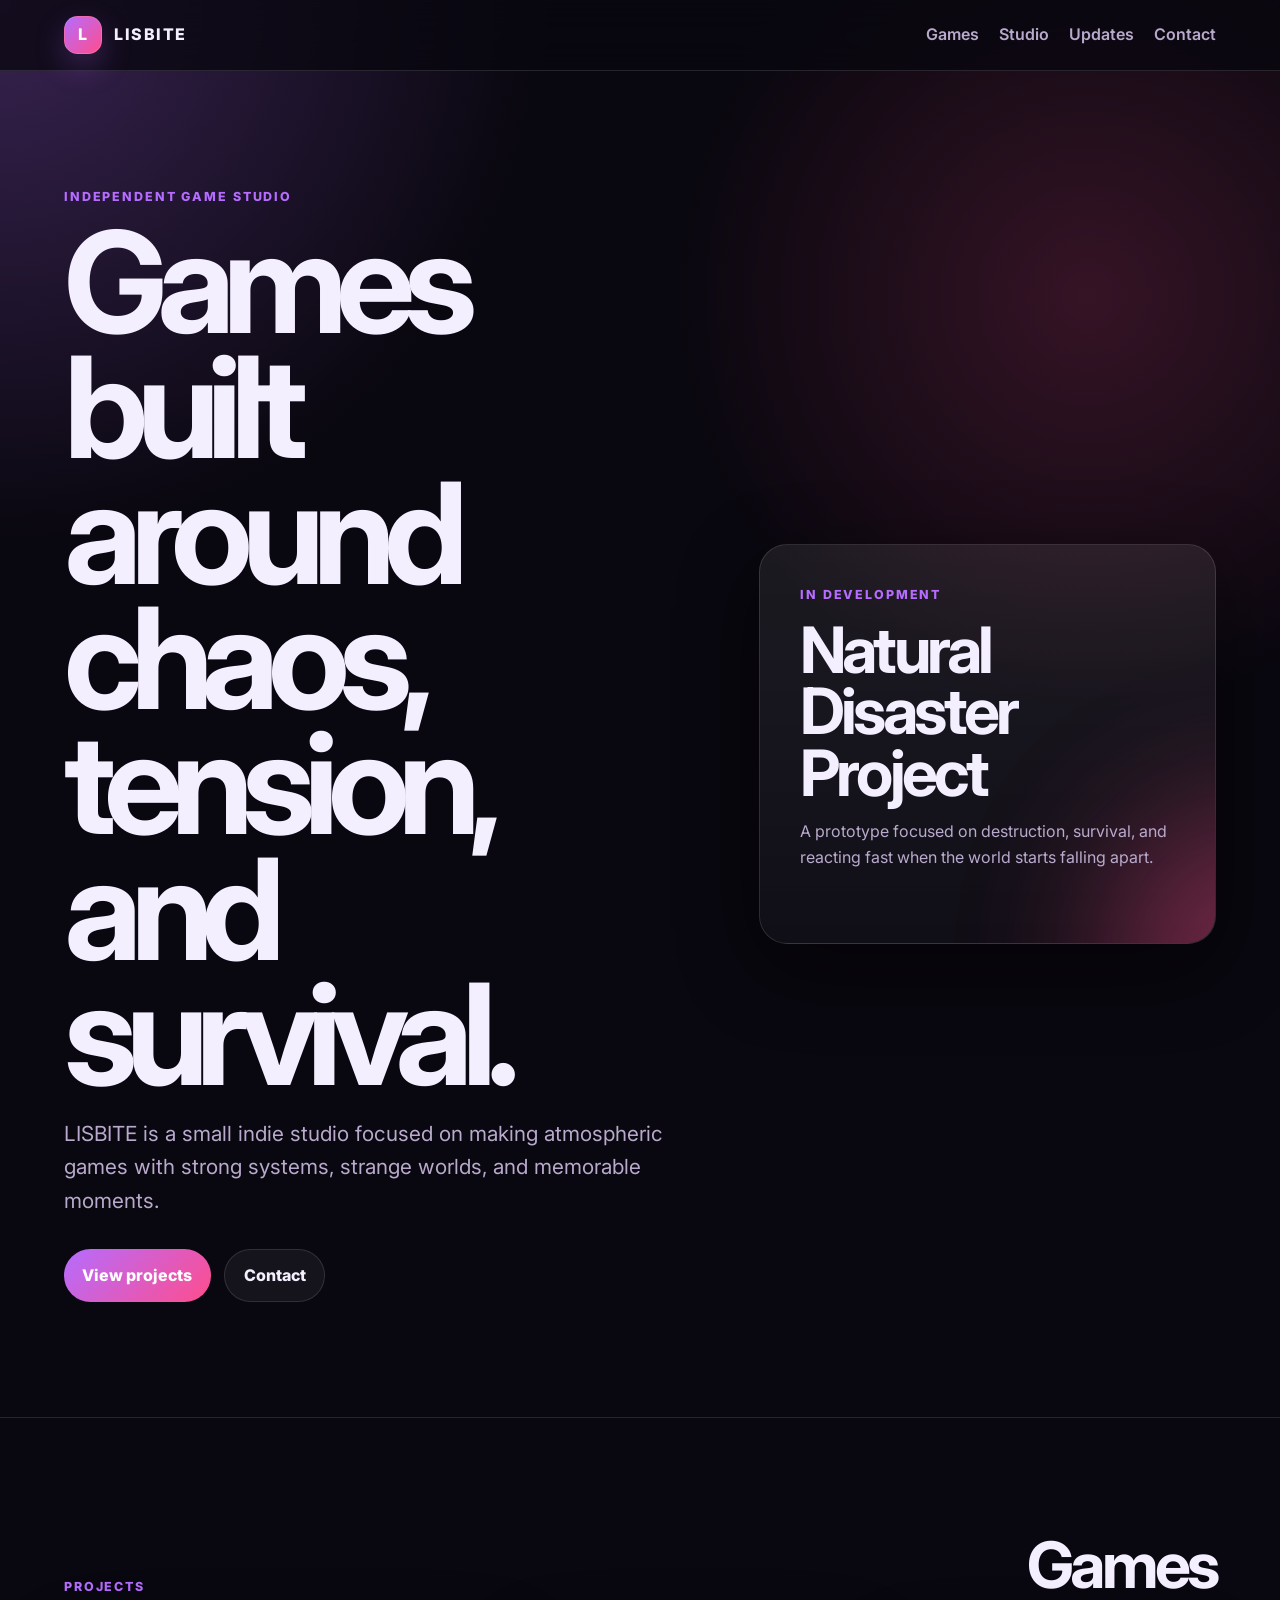
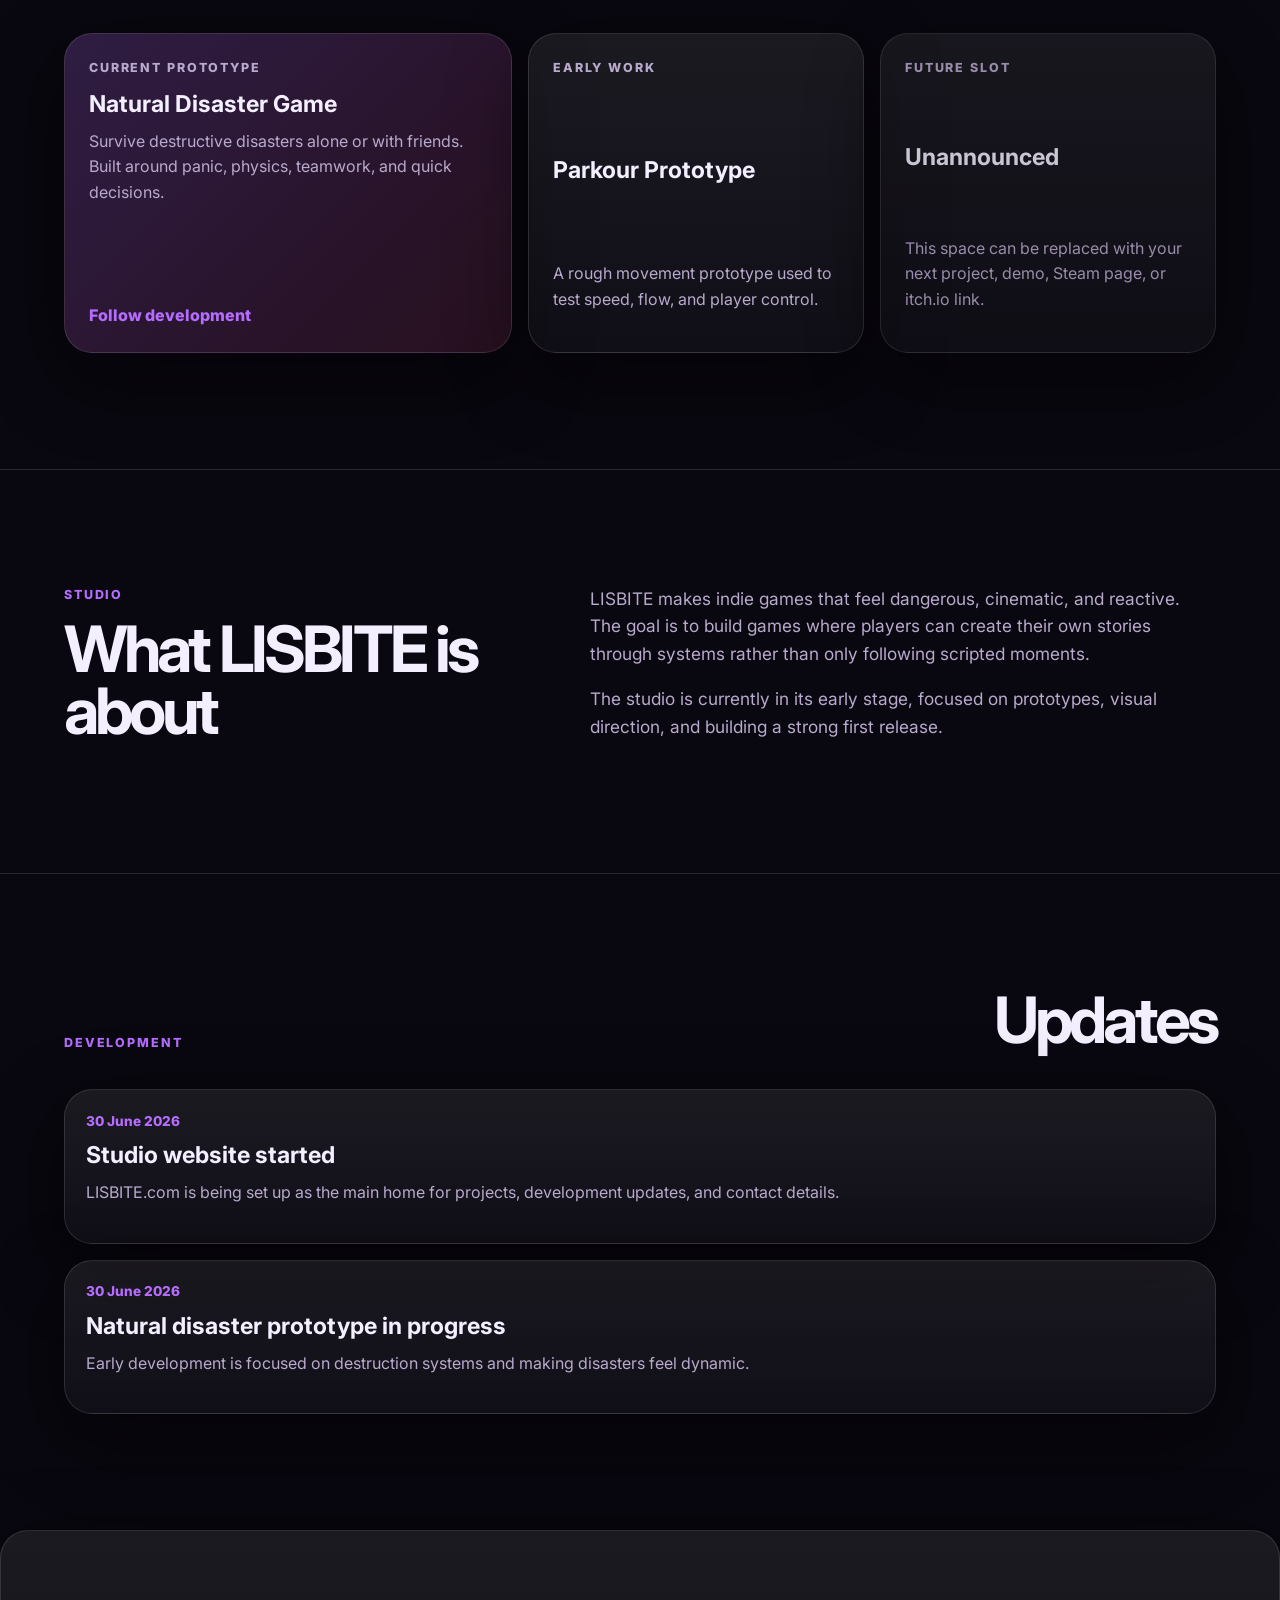
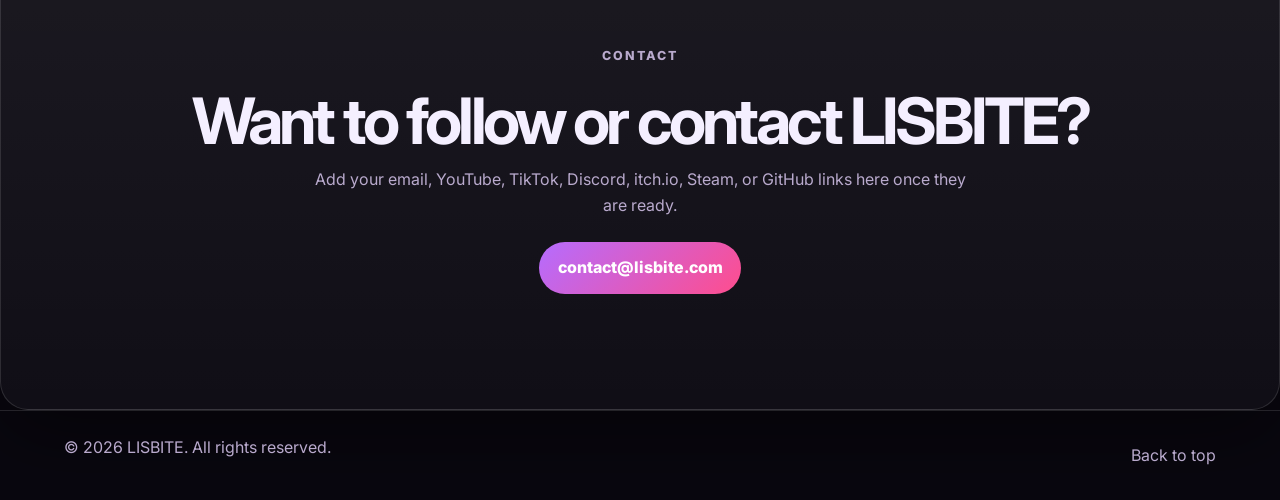
==== index.html @ 2be87343 "Add files via upload" ====
<!DOCTYPE html>
<html lang="en">
<head>
  <meta charset="UTF-8" />
  <meta name="viewport" content="width=device-width, initial-scale=1.0" />
  <meta name="description" content="LISBITE is an independent game studio building tense, system-driven games." />
  <meta name="theme-color" content="#09070f" />
  <title>LISBITE | Indie Game Studio</title>
  <link rel="preconnect" href="https://fonts.googleapis.com">
  <link rel="preconnect" href="https://fonts.gstatic.com" crossorigin>
  <link href="https://fonts.googleapis.com/css2?family=Inter:wght@400;600;700;800&display=swap" rel="stylesheet">
  <link rel="stylesheet" href="styles.css" />
</head>
<body>
  <header class="site-header" id="top">
    <a class="brand" href="#top" aria-label="LISBITE home">
      <span class="brand-mark">L</span>
      <span>LISBITE</span>
    </a>

    <button class="nav-toggle" aria-label="Open navigation" aria-expanded="false">
      <span></span>
      <span></span>
      <span></span>
    </button>

    <nav class="nav" aria-label="Main navigation">
      <a href="#games">Games</a>
      <a href="#studio">Studio</a>
      <a href="#updates">Updates</a>
      <a href="#contact">Contact</a>
    </nav>
  </header>

  <main>
    <section class="hero section-pad">
      <div class="hero-copy">
        <p class="eyebrow">Independent game studio</p>
        <h1>Games built around chaos, tension, and survival.</h1>
        <p class="hero-text">
          LISBITE is a small indie studio focused on making atmospheric games with strong systems, strange worlds, and memorable moments.
        </p>
        <div class="hero-actions">
          <a class="button primary" href="#games">View projects</a>
          <a class="button secondary" href="#contact">Contact</a>
        </div>
      </div>

      <div class="hero-card" aria-label="Featured project card">
        <div class="card-glow"></div>
        <p class="tag">In development</p>
        <h2>Natural Disaster Project</h2>
        <p>
          A prototype focused on destruction, survival, and reacting fast when the world starts falling apart.
        </p>
      </div>
    </section>

    <section class="section section-pad" id="games">
      <div class="section-heading">
        <p class="eyebrow">Projects</p>
        <h2>Games</h2>
      </div>

      <div class="project-grid">
        <article class="project-card featured">
          <div>
            <p class="tag">Current prototype</p>
            <h3>Natural Disaster Game</h3>
            <p>
              Survive destructive disasters alone or with friends. Built around panic, physics, teamwork, and quick decisions.
            </p>
          </div>
          <a class="text-link" href="#contact">Follow development</a>
        </article>

        <article class="project-card">
          <p class="tag">Early work</p>
          <h3>Parkour Prototype</h3>
          <p>
            A rough movement prototype used to test speed, flow, and player control.
          </p>
        </article>

        <article class="project-card muted">
          <p class="tag">Future slot</p>
          <h3>Unannounced</h3>
          <p>
            This space can be replaced with your next project, demo, Steam page, or itch.io link.
          </p>
        </article>
      </div>
    </section>

    <section class="section section-pad split" id="studio">
      <div>
        <p class="eyebrow">Studio</p>
        <h2>What LISBITE is about</h2>
      </div>
      <div class="copy-stack">
        <p>
          LISBITE makes indie games that feel dangerous, cinematic, and reactive. The goal is to build games where players can create their own stories through systems rather than only following scripted moments.
        </p>
        <p>
          The studio is currently in its early stage, focused on prototypes, visual direction, and building a strong first release.
        </p>
      </div>
    </section>

    <section class="section section-pad" id="updates">
      <div class="section-heading">
        <p class="eyebrow">Development</p>
        <h2>Updates</h2>
      </div>

      <div class="updates-list">
        <article>
          <time datetime="2026-06-30">30 June 2026</time>
          <h3>Studio website started</h3>
          <p>LISBITE.com is being set up as the main home for projects, development updates, and contact details.</p>
        </article>
        <article>
          <time datetime="2026-06-30">30 June 2026</time>
          <h3>Natural disaster prototype in progress</h3>
          <p>Early development is focused on destruction systems and making disasters feel dynamic.</p>
        </article>
      </div>
    </section>

    <section class="section section-pad contact" id="contact">
      <p class="eyebrow">Contact</p>
      <h2>Want to follow or contact LISBITE?</h2>
      <p>
        Add your email, YouTube, TikTok, Discord, itch.io, Steam, or GitHub links here once they are ready.
      </p>
      <a class="button primary" href="mailto:contact@lisbite.com">contact@lisbite.com</a>
    </section>
  </main>

  <footer class="footer">
    <p>© <span id="year"></span> LISBITE. All rights reserved.</p>
    <a href="#top">Back to top</a>
  </footer>

  <script src="script.js"></script>
</body>
</html>
---- styles.css ----
:root {
  --bg: #09070f;
  --panel: #15111f;
  --panel-strong: #21172e;
  --text: #f4efff;
  --muted: #b9aacd;
  --line: rgba(255, 255, 255, 0.12);
  --accent: #b56cff;
  --accent-2: #ff4d8d;
  --shadow: 0 24px 80px rgba(0, 0, 0, 0.45);
  --radius: 28px;
}

* {
  box-sizing: border-box;
}

html {
  scroll-behavior: smooth;
}

body {
  margin: 0;
  font-family: "Inter", system-ui, -apple-system, BlinkMacSystemFont, "Segoe UI", sans-serif;
  color: var(--text);
  background:
    radial-gradient(circle at top left, rgba(181, 108, 255, 0.28), transparent 34rem),
    radial-gradient(circle at 85% 8%, rgba(255, 77, 141, 0.18), transparent 26rem),
    var(--bg);
  line-height: 1.6;
}

body.nav-open {
  overflow: hidden;
}

a {
  color: inherit;
  text-decoration: none;
}

.site-header {
  position: sticky;
  top: 0;
  z-index: 20;
  display: flex;
  align-items: center;
  justify-content: space-between;
  gap: 2rem;
  padding: 1rem clamp(1rem, 5vw, 4rem);
  border-bottom: 1px solid var(--line);
  background: rgba(9, 7, 15, 0.76);
  backdrop-filter: blur(18px);
}

.brand {
  display: inline-flex;
  align-items: center;
  gap: 0.75rem;
  font-weight: 800;
  letter-spacing: 0.09em;
}

.brand-mark {
  display: grid;
  width: 2.4rem;
  height: 2.4rem;
  place-items: center;
  border: 1px solid var(--line);
  border-radius: 0.85rem;
  background: linear-gradient(135deg, var(--accent), var(--accent-2));
  color: white;
  box-shadow: 0 12px 30px rgba(181, 108, 255, 0.25);
}

.nav {
  display: flex;
  align-items: center;
  gap: 1.25rem;
  color: var(--muted);
  font-weight: 600;
}

.nav a:hover,
.footer a:hover,
.text-link:hover {
  color: var(--text);
}

.nav-toggle {
  display: none;
  flex-direction: column;
  gap: 0.3rem;
  padding: 0.5rem;
  border: 0;
  background: transparent;
  cursor: pointer;
}

.nav-toggle span {
  width: 1.5rem;
  height: 2px;
  background: var(--text);
}

.section-pad {
  padding: clamp(4rem, 9vw, 8rem) clamp(1rem, 5vw, 4rem);
}

.hero {
  display: grid;
  grid-template-columns: minmax(0, 1.15fr) minmax(18rem, 0.85fr);
  align-items: center;
  min-height: 84vh;
  gap: clamp(2rem, 6vw, 5rem);
}

.eyebrow,
.tag {
  margin: 0 0 0.85rem;
  color: var(--accent);
  font-size: 0.78rem;
  font-weight: 800;
  letter-spacing: 0.15em;
  text-transform: uppercase;
}

h1,
h2,
h3,
p {
  margin-top: 0;
}

h1 {
  max-width: 11ch;
  margin-bottom: 1.25rem;
  font-size: clamp(3.2rem, 11vw, 8.8rem);
  line-height: 0.89;
  letter-spacing: -0.08em;
}

h2 {
  margin-bottom: 1rem;
  font-size: clamp(2.1rem, 5vw, 4.4rem);
  line-height: 0.96;
  letter-spacing: -0.06em;
}

h3 {
  margin-bottom: 0.7rem;
  font-size: 1.45rem;
  line-height: 1.1;
}

.hero-text {
  max-width: 42rem;
  color: var(--muted);
  font-size: clamp(1.05rem, 2vw, 1.3rem);
}

.hero-actions {
  display: flex;
  flex-wrap: wrap;
  gap: 0.85rem;
  margin-top: 2rem;
}

.button {
  display: inline-flex;
  align-items: center;
  justify-content: center;
  min-height: 3rem;
  padding: 0.8rem 1.15rem;
  border-radius: 999px;
  font-weight: 800;
  transition: transform 180ms ease, border-color 180ms ease;
}

.button:hover {
  transform: translateY(-2px);
}

.primary {
  background: linear-gradient(135deg, var(--accent), var(--accent-2));
  color: white;
}

.secondary {
  border: 1px solid var(--line);
  background: rgba(255, 255, 255, 0.05);
  color: var(--text);
}

.hero-card,
.project-card,
.updates-list article,
.contact {
  border: 1px solid var(--line);
  border-radius: var(--radius);
  background: linear-gradient(180deg, rgba(255, 255, 255, 0.08), rgba(255, 255, 255, 0.03));
  box-shadow: var(--shadow);
}

.hero-card {
  position: relative;
  overflow: hidden;
  padding: clamp(1.5rem, 4vw, 2.5rem);
  min-height: 25rem;
}

.card-glow {
  position: absolute;
  inset: auto -40% -40% auto;
  width: 18rem;
  height: 18rem;
  border-radius: 999px;
  background: var(--accent-2);
  filter: blur(80px);
  opacity: 0.45;
}

.hero-card > *:not(.card-glow) {
  position: relative;
}

.hero-card h2 {
  max-width: 8ch;
}

.hero-card p:last-child,
.project-card p,
.copy-stack,
.updates-list p,
.contact p,
.footer {
  color: var(--muted);
}

.section {
  border-top: 1px solid var(--line);
}

.section-heading {
  display: flex;
  align-items: end;
  justify-content: space-between;
  gap: 1rem;
  margin-bottom: 1.4rem;
}

.project-grid {
  display: grid;
  grid-template-columns: 1.2fr 0.9fr 0.9fr;
  gap: 1rem;
}

.project-card {
  display: flex;
  min-height: 20rem;
  flex-direction: column;
  justify-content: space-between;
  padding: 1.5rem;
}

.project-card.featured {
  background: linear-gradient(135deg, rgba(181, 108, 255, 0.22), rgba(255, 77, 141, 0.12));
}

.project-card.muted {
  opacity: 0.82;
}

.text-link {
  color: var(--accent);
  font-weight: 800;
}

.split {
  display: grid;
  grid-template-columns: 0.85fr 1.15fr;
  gap: clamp(2rem, 5vw, 5rem);
}

.copy-stack {
  max-width: 52rem;
  font-size: 1.08rem;
}

.updates-list {
  display: grid;
  gap: 1rem;
}

.updates-list article {
  padding: 1.3rem;
}

time {
  display: block;
  margin-bottom: 0.7rem;
  color: var(--accent);
  font-weight: 800;
  font-size: 0.85rem;
}

.contact {
  text-align: center;
}

.contact p {
  max-width: 42rem;
  margin-inline: auto;
  margin-bottom: 1.5rem;
}

.footer {
  display: flex;
  align-items: center;
  justify-content: space-between;
  gap: 1rem;
  padding: 1.5rem clamp(1rem, 5vw, 4rem);
  border-top: 1px solid var(--line);
}

@media (max-width: 860px) {
  .nav-toggle {
    display: flex;
  }

  .nav {
    position: fixed;
    inset: 4.45rem 1rem auto 1rem;
    display: none;
    flex-direction: column;
    align-items: stretch;
    padding: 1rem;
    border: 1px solid var(--line);
    border-radius: 1.2rem;
    background: rgba(15, 11, 24, 0.98);
    box-shadow: var(--shadow);
  }

  .nav a {
    padding: 0.85rem;
  }

  body.nav-open .nav {
    display: flex;
  }

  .hero,
  .split,
  .project-grid {
    grid-template-columns: 1fr;
  }

  h1 {
    max-width: 9ch;
  }

  .hero {
    min-height: auto;
  }

  .project-card {
    min-height: 14rem;
  }

  .footer {
    flex-direction: column;
    align-items: flex-start;
  }
}
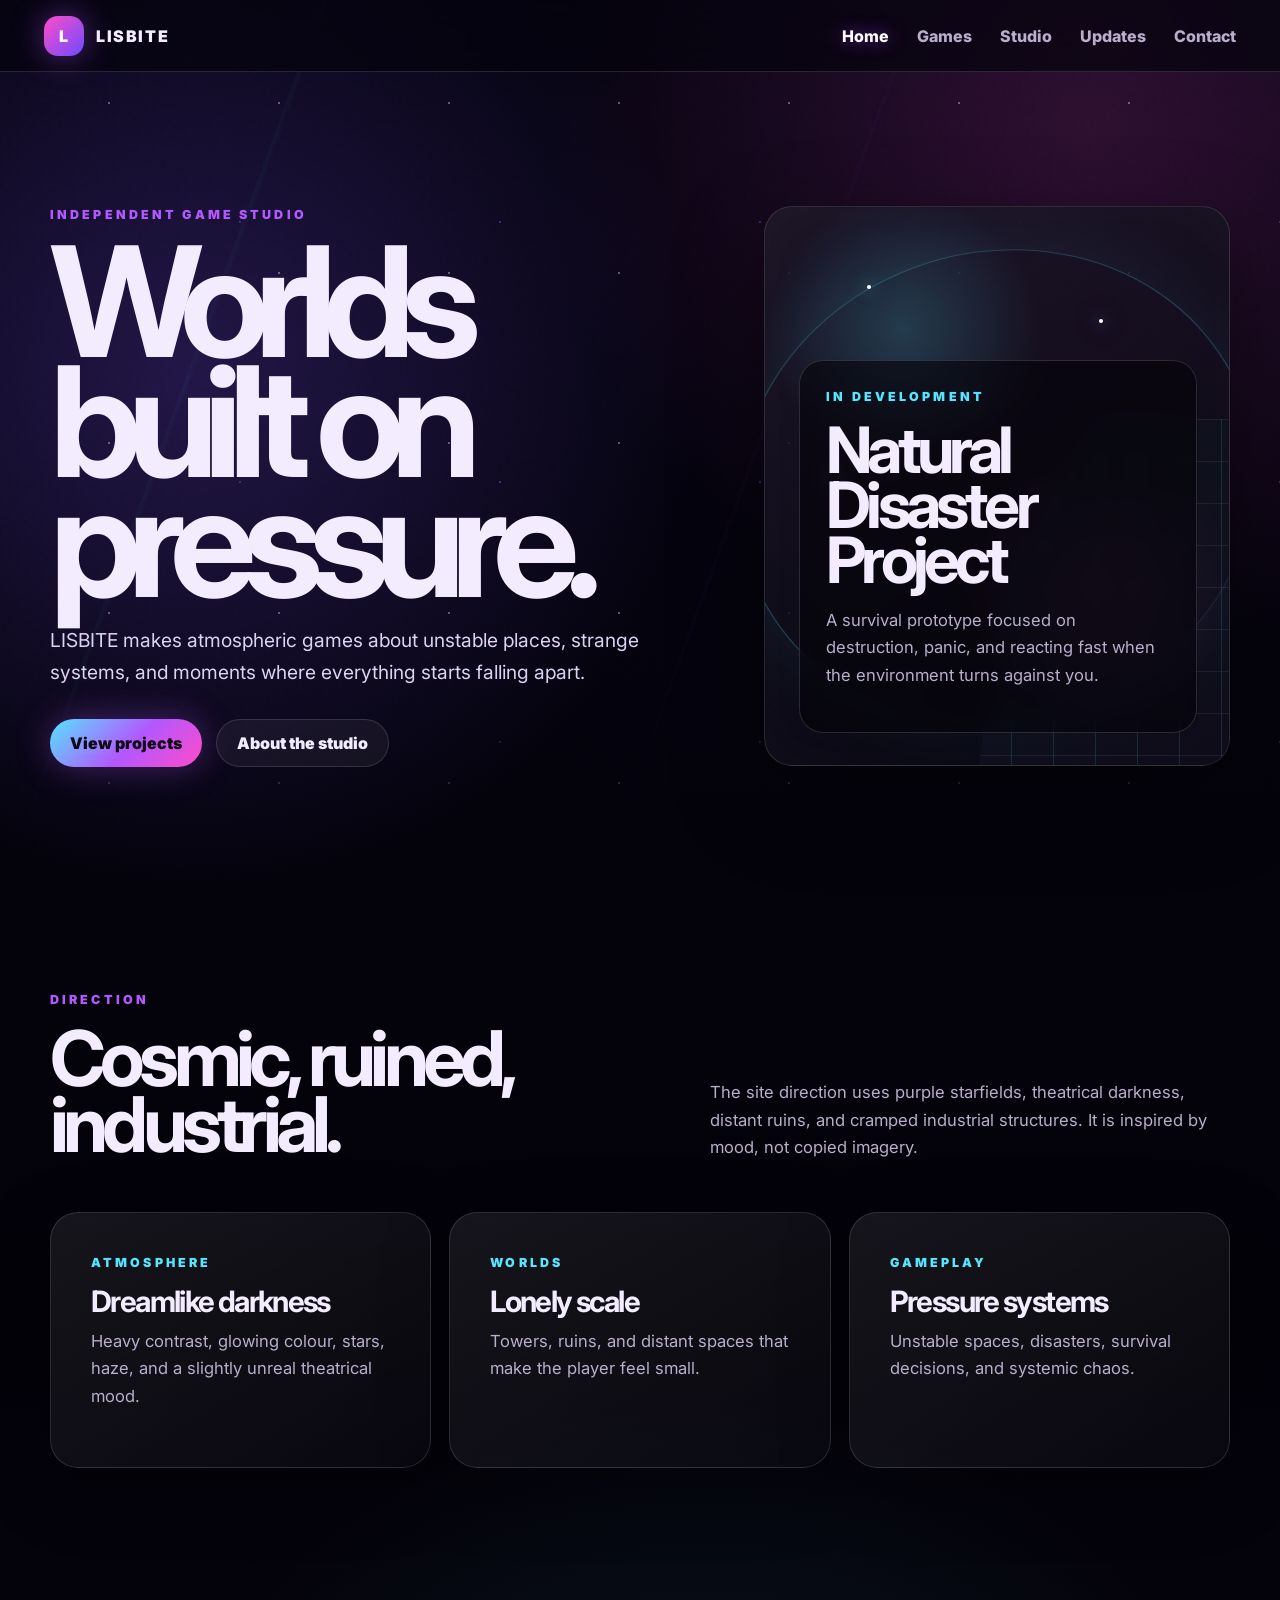
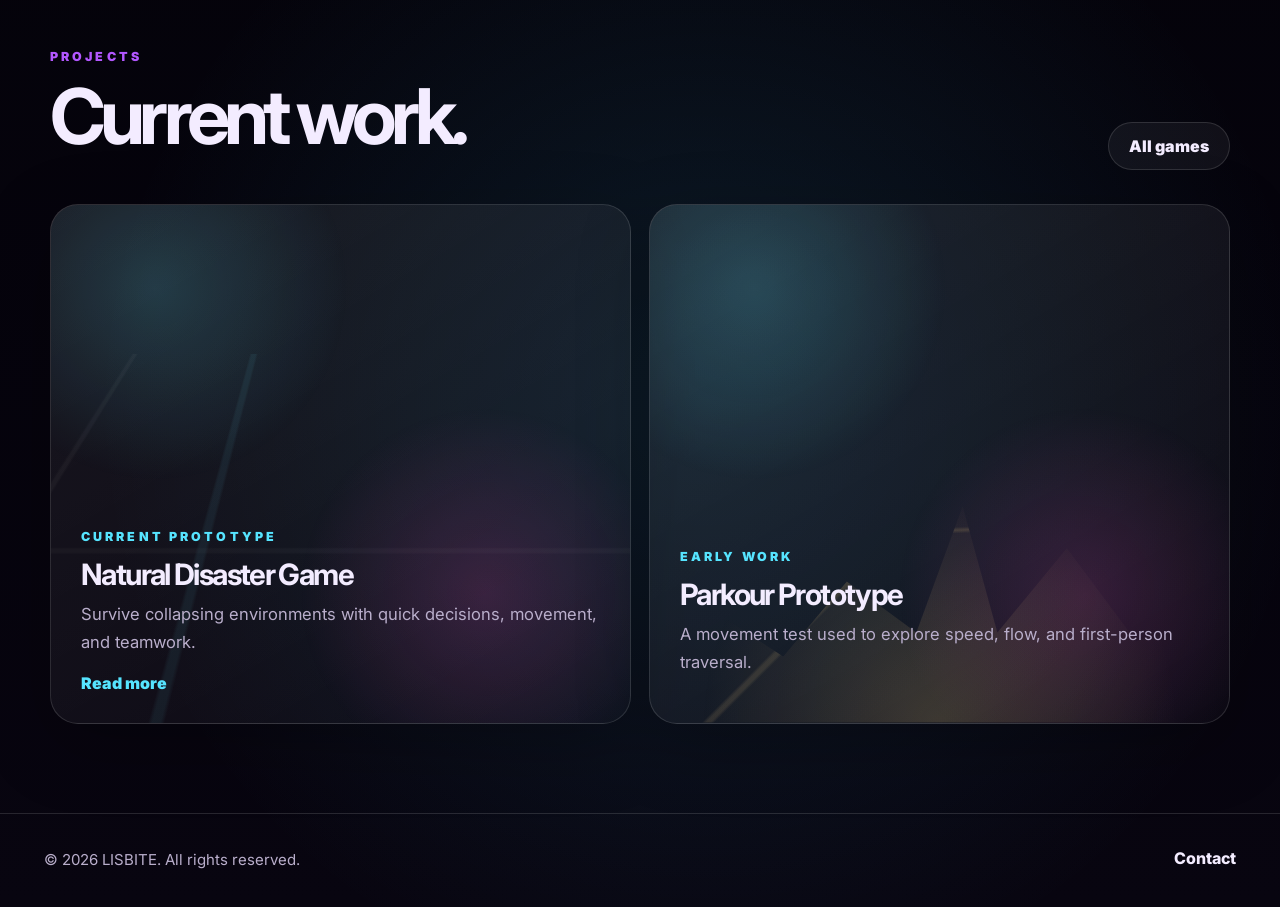
==== commit 0204b0f8: "beta version v2" ====
--- a/index.html
+++ b/index.html
@@ -3,145 +3,93 @@
 <head>
   <meta charset="UTF-8" />
   <meta name="viewport" content="width=device-width, initial-scale=1.0" />
-  <meta name="description" content="LISBITE is an independent game studio building tense, system-driven games." />
-  <meta name="theme-color" content="#09070f" />
+  <meta name="description" content="LISBITE is an independent game studio building atmospheric, system-driven games around chaos, tension, and survival." />
+  <meta name="theme-color" content="#04030a" />
   <title>LISBITE | Indie Game Studio</title>
   <link rel="preconnect" href="https://fonts.googleapis.com">
   <link rel="preconnect" href="https://fonts.gstatic.com" crossorigin>
-  <link href="https://fonts.googleapis.com/css2?family=Inter:wght@400;600;700;800&display=swap" rel="stylesheet">
-  <link rel="stylesheet" href="styles.css" />
+  <link href="https://fonts.googleapis.com/css2?family=Inter:wght@400;600;700;800;900&display=swap" rel="stylesheet">
+  <link rel="stylesheet" href="/styles.css" />
 </head>
 <body>
-  <header class="site-header" id="top">
-    <a class="brand" href="#top" aria-label="LISBITE home">
-      <span class="brand-mark">L</span>
-      <span>LISBITE</span>
-    </a>
-
-    <button class="nav-toggle" aria-label="Open navigation" aria-expanded="false">
-      <span></span>
-      <span></span>
-      <span></span>
-    </button>
-
+  <div class="noise"></div>
+  <header class="site-header">
+    <a class="brand" href="/" aria-label="LISBITE home"><span class="brand-mark">L</span><span>LISBITE</span></a>
+    <button class="nav-toggle" aria-label="Open navigation" aria-expanded="false"><span></span><span></span><span></span></button>
     <nav class="nav" aria-label="Main navigation">
-      <a href="#games">Games</a>
-      <a href="#studio">Studio</a>
-      <a href="#updates">Updates</a>
-      <a href="#contact">Contact</a>
+      <a class="active" href="/">Home</a>
+      <a href="/games/">Games</a>
+      <a href="/studio/">Studio</a>
+      <a href="/updates/">Updates</a>
+      <a href="/contact/">Contact</a>
     </nav>
   </header>
 
-  <main>
-    <section class="hero section-pad">
-      <div class="hero-copy">
+  <main class="wrap">
+    <section class="hero">
+      <div>
         <p class="eyebrow">Independent game studio</p>
-        <h1>Games built around chaos, tension, and survival.</h1>
-        <p class="hero-text">
-          LISBITE is a small indie studio focused on making atmospheric games with strong systems, strange worlds, and memorable moments.
-        </p>
+        <h1>Worlds built on pressure.</h1>
+        <p class="hero-text">LISBITE makes atmospheric games about unstable places, strange systems, and moments where everything starts falling apart.</p>
         <div class="hero-actions">
-          <a class="button primary" href="#games">View projects</a>
-          <a class="button secondary" href="#contact">Contact</a>
+          <a class="button primary" href="/games/">View projects</a>
+          <a class="button secondary" href="/studio/">About the studio</a>
         </div>
       </div>
 
-      <div class="hero-card" aria-label="Featured project card">
-        <div class="card-glow"></div>
-        <p class="tag">In development</p>
-        <h2>Natural Disaster Project</h2>
-        <p>
-          A prototype focused on destruction, survival, and reacting fast when the world starts falling apart.
-        </p>
+      <aside class="orbit-card" aria-label="Featured project">
+        <span class="star s1"></span><span class="star s2"></span><span class="star s3"></span><span class="star s4"></span><span class="star s5"></span>
+        <div class="card-content">
+          <p class="tag">In development</p>
+          <h2>Natural Disaster Project</h2>
+          <p>A survival prototype focused on destruction, panic, and reacting fast when the environment turns against you.</p>
+        </div>
+      </aside>
+    </section>
+
+    <section class="section-pad-small">
+      <div class="section-head">
+        <div>
+          <p class="eyebrow">Direction</p>
+          <h2>Cosmic, ruined, industrial.</h2>
+        </div>
+        <p>The site direction uses purple starfields, theatrical darkness, distant ruins, and cramped industrial structures. It is inspired by mood, not copied imagery.</p>
+      </div>
+      <div class="grid three">
+        <article class="panel"><p class="tag">Atmosphere</p><h3>Dreamlike darkness</h3><p>Heavy contrast, glowing colour, stars, haze, and a slightly unreal theatrical mood.</p></article>
+        <article class="panel"><p class="tag">Worlds</p><h3>Lonely scale</h3><p>Towers, ruins, and distant spaces that make the player feel small.</p></article>
+        <article class="panel"><p class="tag">Gameplay</p><h3>Pressure systems</h3><p>Unstable spaces, disasters, survival decisions, and systemic chaos.</p></article>
       </div>
     </section>
 
-    <section class="section section-pad" id="games">
-      <div class="section-heading">
-        <p class="eyebrow">Projects</p>
-        <h2>Games</h2>
+    <section class="section-pad-small">
+      <div class="section-head">
+        <div>
+          <p class="eyebrow">Projects</p>
+          <h2>Current work.</h2>
+        </div>
+        <a class="button secondary" href="/games/">All games</a>
       </div>
-
-      <div class="project-grid">
-        <article class="project-card featured">
-          <div>
-            <p class="tag">Current prototype</p>
-            <h3>Natural Disaster Game</h3>
-            <p>
-              Survive destructive disasters alone or with friends. Built around panic, physics, teamwork, and quick decisions.
-            </p>
-          </div>
-          <a class="text-link" href="#contact">Follow development</a>
+      <div class="grid two">
+        <article class="project-card tall industrial">
+          <p class="tag">Current prototype</p>
+          <h3>Natural Disaster Game</h3>
+          <p>Survive collapsing environments with quick decisions, movement, and teamwork.</p>
+          <a class="text-link" href="/games/">Read more</a>
         </article>
-
-        <article class="project-card">
+        <article class="project-card desolate">
           <p class="tag">Early work</p>
           <h3>Parkour Prototype</h3>
-          <p>
-            A rough movement prototype used to test speed, flow, and player control.
-          </p>
-        </article>
-
-        <article class="project-card muted">
-          <p class="tag">Future slot</p>
-          <h3>Unannounced</h3>
-          <p>
-            This space can be replaced with your next project, demo, Steam page, or itch.io link.
-          </p>
+          <p>A movement test used to explore speed, flow, and first-person traversal.</p>
         </article>
       </div>
-    </section>
-
-    <section class="section section-pad split" id="studio">
-      <div>
-        <p class="eyebrow">Studio</p>
-        <h2>What LISBITE is about</h2>
-      </div>
-      <div class="copy-stack">
-        <p>
-          LISBITE makes indie games that feel dangerous, cinematic, and reactive. The goal is to build games where players can create their own stories through systems rather than only following scripted moments.
-        </p>
-        <p>
-          The studio is currently in its early stage, focused on prototypes, visual direction, and building a strong first release.
-        </p>
-      </div>
-    </section>
-
-    <section class="section section-pad" id="updates">
-      <div class="section-heading">
-        <p class="eyebrow">Development</p>
-        <h2>Updates</h2>
-      </div>
-
-      <div class="updates-list">
-        <article>
-          <time datetime="2026-06-30">30 June 2026</time>
-          <h3>Studio website started</h3>
-          <p>LISBITE.com is being set up as the main home for projects, development updates, and contact details.</p>
-        </article>
-        <article>
-          <time datetime="2026-06-30">30 June 2026</time>
-          <h3>Natural disaster prototype in progress</h3>
-          <p>Early development is focused on destruction systems and making disasters feel dynamic.</p>
-        </article>
-      </div>
-    </section>
-
-    <section class="section section-pad contact" id="contact">
-      <p class="eyebrow">Contact</p>
-      <h2>Want to follow or contact LISBITE?</h2>
-      <p>
-        Add your email, YouTube, TikTok, Discord, itch.io, Steam, or GitHub links here once they are ready.
-      </p>
-      <a class="button primary" href="mailto:contact@lisbite.com">contact@lisbite.com</a>
     </section>
   </main>
 
   <footer class="footer">
     <p>© <span id="year"></span> LISBITE. All rights reserved.</p>
-    <a href="#top">Back to top</a>
+    <a href="/contact/">Contact</a>
   </footer>
-
-  <script src="script.js"></script>
+  <script src="/script.js"></script>
 </body>
 </html>
--- a/styles.css
+++ b/styles.css
@@ -1,43 +1,78 @@
 :root {
-  --bg: #09070f;
-  --panel: #15111f;
-  --panel-strong: #21172e;
-  --text: #f4efff;
-  --muted: #b9aacd;
-  --line: rgba(255, 255, 255, 0.12);
-  --accent: #b56cff;
-  --accent-2: #ff4d8d;
-  --shadow: 0 24px 80px rgba(0, 0, 0, 0.45);
+  --bg: #04030a;
+  --bg-2: #090716;
+  --panel: rgba(16, 14, 27, 0.76);
+  --panel-strong: rgba(27, 22, 39, 0.92);
+  --text: #f3ecff;
+  --muted: #b9aecb;
+  --low: #6d627e;
+  --line: rgba(255,255,255,0.13);
+  --purple: #b357ff;
+  --violet: #6d4bff;
+  --pink: #ff4cc8;
+  --cyan: #56e4ff;
+  --gold: #d6b26d;
+  --danger: #ff4f77;
+  --max: 1180px;
   --radius: 28px;
-}
-
-* {
-  box-sizing: border-box;
-}
-
-html {
-  scroll-behavior: smooth;
-}
-
+  --shadow: 0 30px 90px rgba(0,0,0,0.45);
+}
+
+* { box-sizing: border-box; }
+html { scroll-behavior: smooth; }
 body {
   margin: 0;
-  font-family: "Inter", system-ui, -apple-system, BlinkMacSystemFont, "Segoe UI", sans-serif;
+  min-height: 100vh;
+  font-family: Inter, ui-sans-serif, system-ui, -apple-system, BlinkMacSystemFont, "Segoe UI", sans-serif;
   color: var(--text);
   background:
-    radial-gradient(circle at top left, rgba(181, 108, 255, 0.28), transparent 34rem),
-    radial-gradient(circle at 85% 8%, rgba(255, 77, 141, 0.18), transparent 26rem),
-    var(--bg);
-  line-height: 1.6;
-}
-
-body.nav-open {
-  overflow: hidden;
-}
-
-a {
-  color: inherit;
-  text-decoration: none;
-}
+    radial-gradient(circle at 15% 15%, rgba(88, 58, 180, 0.34), transparent 32rem),
+    radial-gradient(circle at 85% 5%, rgba(218, 65, 189, 0.19), transparent 34rem),
+    radial-gradient(circle at 55% 80%, rgba(69, 210, 255, 0.12), transparent 38rem),
+    linear-gradient(180deg, #060411 0%, #030209 52%, #080510 100%);
+  overflow-x: hidden;
+}
+
+body::before {
+  content: "";
+  position: fixed;
+  inset: 0;
+  pointer-events: none;
+  background-image:
+    radial-gradient(circle, rgba(255,255,255,0.8) 0 1px, transparent 1.5px),
+    radial-gradient(circle, rgba(167,75,255,0.9) 0 1px, transparent 1.5px),
+    linear-gradient(110deg, transparent 0 20%, rgba(86,228,255,0.09) 20.2%, transparent 20.6% 57%, rgba(179,87,255,0.08) 57.2%, transparent 57.55%);
+  background-size: 170px 170px, 260px 260px, 100% 100%;
+  background-position: 24px 18px, 110px 92px, center;
+  opacity: 0.42;
+  mask-image: linear-gradient(to bottom, black, black 70%, transparent);
+}
+
+body::after {
+  content: "";
+  position: fixed;
+  inset: 0;
+  pointer-events: none;
+  background:
+    linear-gradient(rgba(255,255,255,0.025) 1px, transparent 1px),
+    linear-gradient(90deg, rgba(255,255,255,0.018) 1px, transparent 1px);
+  background-size: 64px 64px;
+  opacity: 0.2;
+}
+
+.noise {
+  position: fixed;
+  inset: 0;
+  pointer-events: none;
+  opacity: 0.14;
+  background-image: url("data:image/svg+xml,%3Csvg viewBox='0 0 220 220' xmlns='http://www.w3.org/2000/svg'%3E%3Cfilter id='n'%3E%3CfeTurbulence type='fractalNoise' baseFrequency='0.9' numOctaves='3' stitchTiles='stitch'/%3E%3C/filter%3E%3Crect width='220' height='220' filter='url(%23n)' opacity='0.5'/%3E%3C/svg%3E");
+  mix-blend-mode: soft-light;
+  z-index: 1;
+}
+
+body > *:not(.noise) { position: relative; z-index: 2; }
+a { color: inherit; text-decoration: none; }
+img { max-width: 100%; display: block; }
 
 .site-header {
   position: sticky;
@@ -46,329 +81,366 @@
   display: flex;
   align-items: center;
   justify-content: space-between;
-  gap: 2rem;
-  padding: 1rem clamp(1rem, 5vw, 4rem);
+  min-height: 72px;
+  padding: 0 clamp(18px, 4vw, 44px);
   border-bottom: 1px solid var(--line);
-  background: rgba(9, 7, 15, 0.76);
+  background: rgba(5, 4, 13, 0.7);
   backdrop-filter: blur(18px);
 }
 
 .brand {
   display: inline-flex;
   align-items: center;
-  gap: 0.75rem;
-  font-weight: 800;
-  letter-spacing: 0.09em;
-}
-
+  gap: 12px;
+  font-weight: 900;
+  letter-spacing: 0.1em;
+  text-transform: uppercase;
+}
 .brand-mark {
   display: grid;
-  width: 2.4rem;
-  height: 2.4rem;
   place-items: center;
-  border: 1px solid var(--line);
-  border-radius: 0.85rem;
-  background: linear-gradient(135deg, var(--accent), var(--accent-2));
+  width: 40px;
+  height: 40px;
+  border-radius: 14px;
   color: white;
-  box-shadow: 0 12px 30px rgba(181, 108, 255, 0.25);
+  background: linear-gradient(135deg, var(--pink), var(--violet));
+  box-shadow: 0 0 32px rgba(179,87,255,0.45);
 }
 
 .nav {
   display: flex;
   align-items: center;
-  gap: 1.25rem;
+  gap: 28px;
   color: var(--muted);
-  font-weight: 600;
-}
-
+  font-weight: 800;
+}
+.nav a { transition: color 160ms ease, text-shadow 160ms ease; }
 .nav a:hover,
-.footer a:hover,
-.text-link:hover {
-  color: var(--text);
-}
+.nav a.active { color: white; text-shadow: 0 0 18px rgba(179,87,255,0.65); }
 
 .nav-toggle {
   display: none;
-  flex-direction: column;
-  gap: 0.3rem;
-  padding: 0.5rem;
-  border: 0;
-  background: transparent;
-  cursor: pointer;
-}
-
+  width: 44px;
+  height: 44px;
+  border: 1px solid var(--line);
+  border-radius: 14px;
+  background: rgba(255,255,255,0.04);
+}
 .nav-toggle span {
-  width: 1.5rem;
+  display: block;
   height: 2px;
+  width: 20px;
+  margin: 5px auto;
   background: var(--text);
 }
 
-.section-pad {
-  padding: clamp(4rem, 9vw, 8rem) clamp(1rem, 5vw, 4rem);
-}
+.wrap {
+  width: min(var(--max), calc(100% - 40px));
+  margin: 0 auto;
+}
+.section-pad { padding: clamp(70px, 10vw, 140px) 0; }
+.section-pad-small { padding: clamp(50px, 7vw, 90px) 0; }
 
 .hero {
+  min-height: calc(100vh - 72px);
   display: grid;
-  grid-template-columns: minmax(0, 1.15fr) minmax(18rem, 0.85fr);
+  grid-template-columns: minmax(0, 1.04fr) minmax(320px, 0.76fr);
   align-items: center;
-  min-height: 84vh;
-  gap: clamp(2rem, 6vw, 5rem);
-}
-
-.eyebrow,
-.tag {
-  margin: 0 0 0.85rem;
-  color: var(--accent);
+  gap: clamp(38px, 6vw, 80px);
+}
+
+.eyebrow, .tag {
+  margin: 0 0 16px;
+  color: var(--purple);
   font-size: 0.78rem;
-  font-weight: 800;
-  letter-spacing: 0.15em;
+  font-weight: 900;
+  letter-spacing: 0.25em;
   text-transform: uppercase;
 }
-
-h1,
-h2,
-h3,
+.tag { color: var(--cyan); margin-bottom: 14px; }
+
+h1, h2, h3, p { margin-top: 0; }
+h1 {
+  max-width: 820px;
+  margin-bottom: 24px;
+  font-size: clamp(4rem, 12vw, 10.2rem);
+  line-height: 0.78;
+  letter-spacing: -0.09em;
+  text-wrap: balance;
+}
+.page-title {
+  max-width: 920px;
+  font-size: clamp(3.6rem, 9vw, 8.4rem);
+  line-height: 0.82;
+  letter-spacing: -0.08em;
+}
+h2 {
+  margin-bottom: 20px;
+  font-size: clamp(2.4rem, 6vw, 5.8rem);
+  line-height: 0.86;
+  letter-spacing: -0.075em;
+}
+h3 {
+  margin-bottom: 12px;
+  font-size: clamp(1.45rem, 2.3vw, 2.35rem);
+  line-height: 0.95;
+  letter-spacing: -0.055em;
+}
 p {
-  margin-top: 0;
-}
-
-h1 {
-  max-width: 11ch;
-  margin-bottom: 1.25rem;
-  font-size: clamp(3.2rem, 11vw, 8.8rem);
-  line-height: 0.89;
-  letter-spacing: -0.08em;
-}
-
-h2 {
-  margin-bottom: 1rem;
-  font-size: clamp(2.1rem, 5vw, 4.4rem);
-  line-height: 0.96;
-  letter-spacing: -0.06em;
-}
-
-h3 {
-  margin-bottom: 0.7rem;
-  font-size: 1.45rem;
-  line-height: 1.1;
-}
-
-.hero-text {
-  max-width: 42rem;
   color: var(--muted);
-  font-size: clamp(1.05rem, 2vw, 1.3rem);
-}
-
-.hero-actions {
+  font-size: 1.04rem;
+  line-height: 1.65;
+}
+.hero-text, .lead {
+  max-width: 620px;
+  color: #ddd3f3;
+  font-size: clamp(1.05rem, 1.5vw, 1.32rem);
+}
+
+.hero-actions, .button-row {
   display: flex;
   flex-wrap: wrap;
-  gap: 0.85rem;
-  margin-top: 2rem;
-}
-
+  gap: 14px;
+  margin-top: 30px;
+}
 .button {
   display: inline-flex;
   align-items: center;
   justify-content: center;
-  min-height: 3rem;
-  padding: 0.8rem 1.15rem;
+  min-height: 48px;
+  padding: 0 20px;
   border-radius: 999px;
-  font-weight: 800;
-  transition: transform 180ms ease, border-color 180ms ease;
-}
-
-.button:hover {
-  transform: translateY(-2px);
-}
-
-.primary {
-  background: linear-gradient(135deg, var(--accent), var(--accent-2));
-  color: white;
-}
-
-.secondary {
-  border: 1px solid var(--line);
-  background: rgba(255, 255, 255, 0.05);
-  color: var(--text);
-}
-
-.hero-card,
-.project-card,
-.updates-list article,
-.contact {
+  border: 1px solid var(--line);
+  font-weight: 900;
+}
+.button.primary {
+  color: #100917;
+  border: 0;
+  background: linear-gradient(135deg, var(--cyan), var(--purple) 54%, var(--pink));
+  box-shadow: 0 0 34px rgba(179,87,255,0.34);
+}
+.button.secondary { background: rgba(255,255,255,0.05); color: var(--text); }
+
+.orbit-card {
+  position: relative;
+  min-height: 560px;
   border: 1px solid var(--line);
   border-radius: var(--radius);
-  background: linear-gradient(180deg, rgba(255, 255, 255, 0.08), rgba(255, 255, 255, 0.03));
-  box-shadow: var(--shadow);
-}
-
-.hero-card {
-  position: relative;
+  background:
+    radial-gradient(circle at 30% 22%, rgba(86,228,255,0.2), transparent 25%),
+    radial-gradient(circle at 72% 68%, rgba(255,76,200,0.22), transparent 27%),
+    linear-gradient(145deg, rgba(28,23,40,0.86), rgba(7,6,15,0.78));
+  box-shadow: var(--shadow), inset 0 0 60px rgba(255,255,255,0.025);
   overflow: hidden;
-  padding: clamp(1.5rem, 4vw, 2.5rem);
-  min-height: 25rem;
-}
-
-.card-glow {
-  position: absolute;
-  inset: auto -40% -40% auto;
-  width: 18rem;
-  height: 18rem;
-  border-radius: 999px;
-  background: var(--accent-2);
-  filter: blur(80px);
-  opacity: 0.45;
-}
-
-.hero-card > *:not(.card-glow) {
-  position: relative;
-}
-
-.hero-card h2 {
-  max-width: 8ch;
-}
-
-.hero-card p:last-child,
-.project-card p,
-.copy-stack,
-.updates-list p,
-.contact p,
-.footer {
-  color: var(--muted);
-}
-
-.section {
-  border-top: 1px solid var(--line);
-}
-
-.section-heading {
+}
+.orbit-card::before {
+  content: "";
+  position: absolute;
+  inset: 8%;
+  border: 1px solid rgba(86,228,255,0.22);
+  border-radius: 50%;
+  transform: rotate(-18deg) scaleX(1.34);
+  box-shadow:
+    0 0 0 80px transparent,
+    0 0 70px rgba(86,228,255,0.08);
+}
+.orbit-card::after {
+  content: "";
+  position: absolute;
+  right: -12%;
+  bottom: -14%;
+  width: 68%;
+  height: 76%;
+  background:
+    linear-gradient(90deg, rgba(86,228,255,0.16) 1px, transparent 1px),
+    linear-gradient(rgba(255,255,255,0.08) 1px, transparent 1px),
+    linear-gradient(145deg, rgba(13,20,30,0.92), rgba(36,24,49,0.38));
+  background-size: 42px 42px, 42px 42px, auto;
+  clip-path: polygon(42% 0, 88% 0, 100% 100%, 0 100%, 11% 34%);
+  opacity: 0.88;
+}
+.card-content {
+  position: absolute;
+  left: 34px;
+  bottom: 32px;
+  right: 32px;
+  z-index: 3;
+  padding: 26px;
+  border: 1px solid rgba(255,255,255,0.14);
+  border-radius: 24px;
+  background: rgba(4,3,10,0.58);
+  backdrop-filter: blur(10px);
+}
+.card-content h2 { font-size: clamp(2.5rem, 5vw, 4.6rem); }
+
+.star {
+  position: absolute;
+  width: 4px;
+  height: 4px;
+  background: white;
+  border-radius: 50%;
+  box-shadow: 0 0 18px var(--cyan), 0 0 34px var(--purple);
+}
+.star.s1 { top: 14%; left: 22%; }
+.star.s2 { top: 20%; left: 72%; }
+.star.s3 { top: 48%; left: 14%; }
+.star.s4 { top: 60%; left: 58%; }
+.star.s5 { top: 34%; left: 44%; }
+
+.section-head {
   display: flex;
   align-items: end;
   justify-content: space-between;
-  gap: 1rem;
-  margin-bottom: 1.4rem;
-}
-
-.project-grid {
+  gap: 28px;
+  margin-bottom: 34px;
+}
+.section-head p { max-width: 520px; }
+
+.grid { display: grid; gap: 18px; }
+.grid.two { grid-template-columns: repeat(2, minmax(0, 1fr)); }
+.grid.three { grid-template-columns: repeat(3, minmax(0, 1fr)); }
+
+.panel, .project-card, .update-card {
+  border: 1px solid var(--line);
+  border-radius: var(--radius);
+  background: linear-gradient(150deg, rgba(255,255,255,0.08), rgba(255,255,255,0.025));
+  box-shadow: 0 20px 70px rgba(0,0,0,0.25);
+}
+.panel { padding: clamp(22px, 4vw, 40px); }
+
+.project-card {
+  position: relative;
+  min-height: 360px;
+  display: flex;
+  flex-direction: column;
+  justify-content: flex-end;
+  overflow: hidden;
+  padding: 30px;
+}
+.project-card::before {
+  content: "";
+  position: absolute;
+  inset: 0;
+  z-index: -1;
+  background:
+    radial-gradient(circle at 18% 16%, rgba(86,228,255,0.18), transparent 30%),
+    radial-gradient(circle at 75% 75%, rgba(255,76,200,0.16), transparent 32%);
+}
+.project-card.tall { min-height: 520px; }
+.project-card.industrial::after {
+  content: "";
+  position: absolute;
+  inset: 0;
+  z-index: -1;
+  opacity: 0.45;
+  background:
+    linear-gradient(90deg, transparent 0 13%, rgba(255,255,255,0.08) 13.3% 13.8%, transparent 14% 34%, rgba(86,228,255,0.14) 34.2% 35%, transparent 35.3% 100%),
+    linear-gradient(0deg, transparent 0 12%, rgba(255,255,255,0.07) 12.2% 12.7%, transparent 13% 38%, rgba(255,255,255,0.06) 38.3% 39%, transparent 39.3% 100%);
+  transform: perspective(700px) rotateX(58deg) translateY(60px) scale(1.3);
+}
+.project-card.desolate::after {
+  content: "";
+  position: absolute;
+  inset: auto 0 0;
+  height: 58%;
+  z-index: -1;
+  background:
+    linear-gradient(135deg, transparent 40%, rgba(214,178,109,0.14) 40.5% 41%, transparent 41.5%),
+    linear-gradient(178deg, transparent 0 36%, rgba(214,178,109,0.18) 37%, transparent 38%),
+    radial-gradient(ellipse at center bottom, rgba(214,178,109,0.22), transparent 58%);
+  clip-path: polygon(0 82%, 12% 64%, 23% 78%, 34% 53%, 46% 70%, 54% 28%, 60% 70%, 72% 42%, 84% 73%, 100% 56%, 100% 100%, 0 100%);
+}
+
+.stat-row {
   display: grid;
-  grid-template-columns: 1.2fr 0.9fr 0.9fr;
-  gap: 1rem;
-}
-
-.project-card {
-  display: flex;
-  min-height: 20rem;
-  flex-direction: column;
+  grid-template-columns: repeat(3, 1fr);
+  gap: 14px;
+  margin-top: 26px;
+}
+.stat {
+  padding: 18px;
+  border-radius: 20px;
+  border: 1px solid var(--line);
+  background: rgba(255,255,255,0.04);
+}
+.stat strong {
+  display: block;
+  font-size: 1.7rem;
+  letter-spacing: -0.06em;
+}
+.stat span { color: var(--muted); font-size: 0.9rem; }
+
+.update-card {
+  padding: 26px;
+}
+time { color: var(--cyan); font-weight: 900; font-size: 0.82rem; letter-spacing: 0.1em; text-transform: uppercase; }
+.text-link { color: var(--cyan); font-weight: 900; }
+
+.footer {
+  display: flex;
   justify-content: space-between;
-  padding: 1.5rem;
-}
-
-.project-card.featured {
-  background: linear-gradient(135deg, rgba(181, 108, 255, 0.22), rgba(255, 77, 141, 0.12));
-}
-
-.project-card.muted {
-  opacity: 0.82;
-}
-
-.text-link {
-  color: var(--accent);
-  font-weight: 800;
-}
+  gap: 20px;
+  padding: 34px clamp(18px, 4vw, 44px);
+  border-top: 1px solid var(--line);
+  color: var(--muted);
+}
+.footer p { margin: 0; font-size: 0.94rem; }
+.footer a { color: var(--text); font-weight: 800; }
 
 .split {
   display: grid;
-  grid-template-columns: 0.85fr 1.15fr;
-  gap: clamp(2rem, 5vw, 5rem);
-}
-
-.copy-stack {
-  max-width: 52rem;
-  font-size: 1.08rem;
-}
-
-.updates-list {
+  grid-template-columns: 0.8fr 1.2fr;
+  gap: clamp(30px, 6vw, 80px);
+  align-items: start;
+}
+.copy-stack > * + * { margin-top: 18px; }
+
+.form-shell {
   display: grid;
-  gap: 1rem;
-}
-
-.updates-list article {
-  padding: 1.3rem;
-}
-
-time {
+  gap: 14px;
+}
+.contact-box {
+  padding: clamp(24px, 4vw, 48px);
+}
+.codebox {
   display: block;
-  margin-bottom: 0.7rem;
-  color: var(--accent);
-  font-weight: 800;
-  font-size: 0.85rem;
-}
-
-.contact {
-  text-align: center;
-}
-
-.contact p {
-  max-width: 42rem;
-  margin-inline: auto;
-  margin-bottom: 1.5rem;
-}
-
-.footer {
-  display: flex;
-  align-items: center;
-  justify-content: space-between;
-  gap: 1rem;
-  padding: 1.5rem clamp(1rem, 5vw, 4rem);
-  border-top: 1px solid var(--line);
+  padding: 18px;
+  border-radius: 18px;
+  border: 1px solid var(--line);
+  background: rgba(0,0,0,0.3);
+  color: var(--cyan);
+  overflow-x: auto;
 }
 
 @media (max-width: 860px) {
-  .nav-toggle {
-    display: flex;
-  }
-
+  .nav-toggle { display: block; }
   .nav {
-    position: fixed;
-    inset: 4.45rem 1rem auto 1rem;
+    position: absolute;
+    left: 18px;
+    right: 18px;
+    top: 78px;
     display: none;
     flex-direction: column;
     align-items: stretch;
-    padding: 1rem;
+    gap: 0;
+    padding: 12px;
     border: 1px solid var(--line);
-    border-radius: 1.2rem;
-    background: rgba(15, 11, 24, 0.98);
-    box-shadow: var(--shadow);
+    border-radius: 20px;
+    background: rgba(8,6,17,0.96);
   }
-
-  .nav a {
-    padding: 0.85rem;
-  }
-
-  body.nav-open .nav {
-    display: flex;
-  }
-
-  .hero,
-  .split,
-  .project-grid {
-    grid-template-columns: 1fr;
-  }
-
-  h1 {
-    max-width: 9ch;
-  }
-
-  .hero {
-    min-height: auto;
-  }
-
-  .project-card {
-    min-height: 14rem;
-  }
-
-  .footer {
-    flex-direction: column;
-    align-items: flex-start;
-  }
-}
+  .nav.open { display: flex; }
+  .nav a { padding: 14px 12px; }
+  .hero, .split, .grid.two, .grid.three { grid-template-columns: 1fr; }
+  .orbit-card { min-height: 460px; }
+  .section-head { display: block; }
+  .stat-row { grid-template-columns: 1fr; }
+  .footer { flex-direction: column; }
+}
+
+@media (max-width: 520px) {
+  .wrap { width: min(var(--max), calc(100% - 28px)); }
+  h1 { font-size: clamp(3.5rem, 18vw, 5.2rem); }
+  .page-title { font-size: clamp(3.2rem, 17vw, 5rem); }
+  .hero { min-height: auto; }
+  .project-card { min-height: 300px; padding: 22px; }
+}
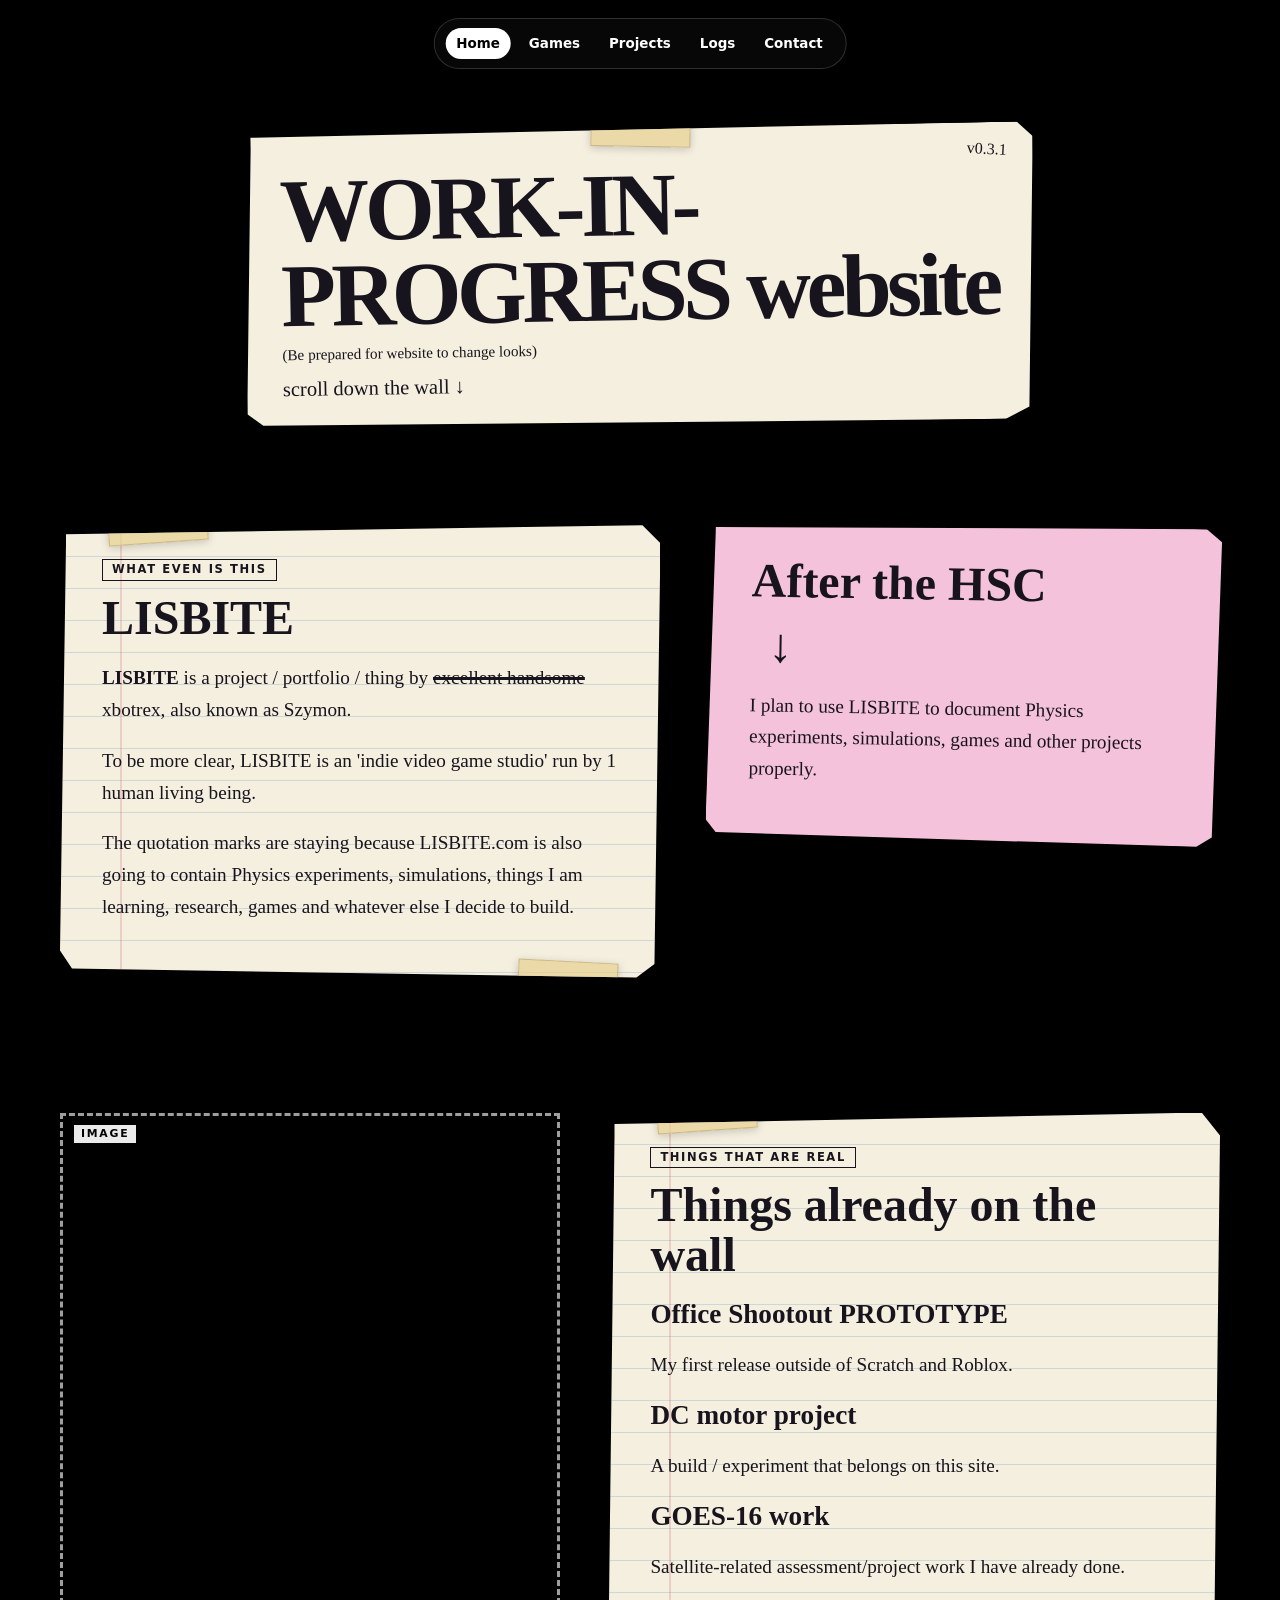
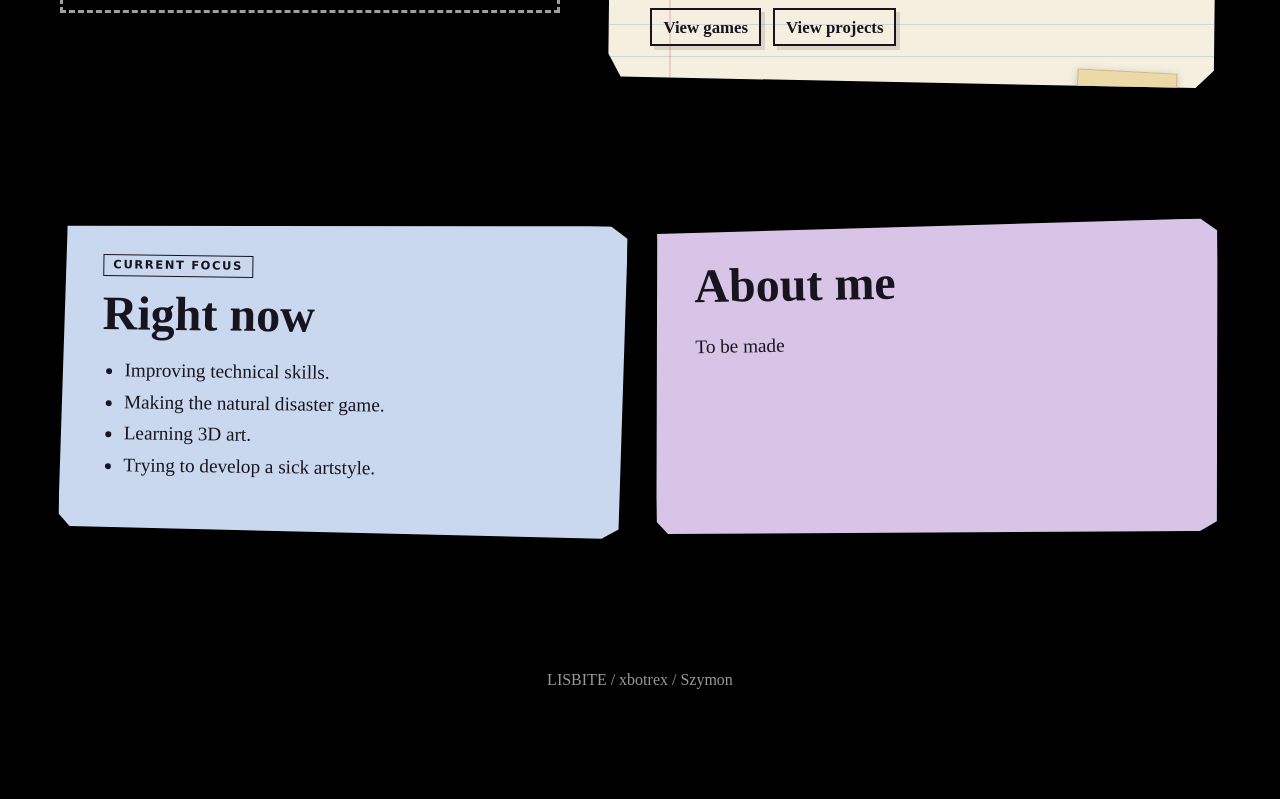
==== commit 35e2681e: "v3.1" ====
--- a/index.html
+++ b/index.html
@@ -1,95 +1,78 @@
-<!DOCTYPE html>
+<!doctype html>
 <html lang="en">
 <head>
-  <meta charset="UTF-8" />
-  <meta name="viewport" content="width=device-width, initial-scale=1.0" />
-  <meta name="description" content="LISBITE is an independent game studio building atmospheric, system-driven games around chaos, tension, and survival." />
-  <meta name="theme-color" content="#04030a" />
-  <title>LISBITE | Indie Game Studio</title>
-  <link rel="preconnect" href="https://fonts.googleapis.com">
-  <link rel="preconnect" href="https://fonts.gstatic.com" crossorigin>
-  <link href="https://fonts.googleapis.com/css2?family=Inter:wght@400;600;700;800;900&display=swap" rel="stylesheet">
-  <link rel="stylesheet" href="/styles.css" />
+
+<meta charset="utf-8">
+<meta name="viewport" content="width=device-width, initial-scale=1">
+<meta name="theme-color" content="#000000">
+<link rel="stylesheet" href="/styles.css">
+
+<title>LISBITE — Work in Progress</title>
+<meta name="description" content="LISBITE is Szymon's project portfolio, game-development wall, Physics work and other things in progress.">
 </head>
 <body>
-  <div class="noise"></div>
-  <header class="site-header">
-    <a class="brand" href="/" aria-label="LISBITE home"><span class="brand-mark">L</span><span>LISBITE</span></a>
-    <button class="nav-toggle" aria-label="Open navigation" aria-expanded="false"><span></span><span></span><span></span></button>
-    <nav class="nav" aria-label="Main navigation">
-      <a class="active" href="/">Home</a>
-      <a href="/games/">Games</a>
-      <a href="/studio/">Studio</a>
-      <a href="/updates/">Updates</a>
-      <a href="/contact/">Contact</a>
-    </nav>
+<nav class="wall-nav" aria-label="Main navigation"><a href="/" aria-current="page">Home</a><a href="/games/">Games</a><a href="/projects/">Projects</a><a href="/logs/">Logs</a><a href="/contact/">Contact</a></nav>
+<main class="wall">
+  <header class="wall-title">
+    <span class="version">v0.3.1</span>
+    <h1>WORK-IN-PROGRESS website</h1>
+    <p class="warning">(Be prepared for website to change looks)</p>
+    <p>scroll down the wall ↓</p>
   </header>
 
-  <main class="wrap">
-    <section class="hero">
-      <div>
-        <p class="eyebrow">Independent game studio</p>
-        <h1>Worlds built on pressure.</h1>
-        <p class="hero-text">LISBITE makes atmospheric games about unstable places, strange systems, and moments where everything starts falling apart.</p>
-        <div class="hero-actions">
-          <a class="button primary" href="/games/">View projects</a>
-          <a class="button secondary" href="/studio/">About the studio</a>
-        </div>
-      </div>
+  <section class="wall-row two">
+    <article class="paper taped">
+      <span class="page-tag">what even is this</span>
+      <h2>LISBITE</h2>
+      <p><strong>LISBITE</strong> is a project / portfolio / thing by <del>excellent handsome</del> xbotrex, also known as Szymon.</p>
+      <p>To be more clear, LISBITE is an 'indie video game studio' run by 1 human living being.</p>
+      <p>The quotation marks are staying because LISBITE.com is also going to contain Physics experiments, simulations, things I am learning, research, games and whatever else I decide to build.</p>
+    </article>
 
-      <aside class="orbit-card" aria-label="Featured project">
-        <span class="star s1"></span><span class="star s2"></span><span class="star s3"></span><span class="star s4"></span><span class="star s5"></span>
-        <div class="card-content">
-          <p class="tag">In development</p>
-          <h2>Natural Disaster Project</h2>
-          <p>A survival prototype focused on destruction, panic, and reacting fast when the environment turns against you.</p>
-        </div>
-      </aside>
-    </section>
+    <article class="paper pink-note">
+      <h2>After the HSC</h2>
+      <span class="arrow-down">↓</span>
+      <p>I plan to use LISBITE to document Physics experiments, simulations, games and other projects properly.</p>
+    </article>
+  </section>
 
-    <section class="section-pad-small">
-      <div class="section-head">
-        <div>
-          <p class="eyebrow">Direction</p>
-          <h2>Cosmic, ruined, industrial.</h2>
-        </div>
-        <p>The site direction uses purple starfields, theatrical darkness, distant ruins, and cramped industrial structures. It is inspired by mood, not copied imagery.</p>
-      </div>
-      <div class="grid three">
-        <article class="panel"><p class="tag">Atmosphere</p><h3>Dreamlike darkness</h3><p>Heavy contrast, glowing colour, stars, haze, and a slightly unreal theatrical mood.</p></article>
-        <article class="panel"><p class="tag">Worlds</p><h3>Lonely scale</h3><p>Towers, ruins, and distant spaces that make the player feel small.</p></article>
-        <article class="panel"><p class="tag">Gameplay</p><h3>Pressure systems</h3><p>Unstable spaces, disasters, survival decisions, and systemic chaos.</p></article>
-      </div>
-    </section>
+  <section class="wall-row reverse">
+    <div class="slot square" data-slot="IMAGE"></div>
 
-    <section class="section-pad-small">
-      <div class="section-head">
-        <div>
-          <p class="eyebrow">Projects</p>
-          <h2>Current work.</h2>
-        </div>
-        <a class="button secondary" href="/games/">All games</a>
-      </div>
-      <div class="grid two">
-        <article class="project-card tall industrial">
-          <p class="tag">Current prototype</p>
-          <h3>Natural Disaster Game</h3>
-          <p>Survive collapsing environments with quick decisions, movement, and teamwork.</p>
-          <a class="text-link" href="/games/">Read more</a>
-        </article>
-        <article class="project-card desolate">
-          <p class="tag">Early work</p>
-          <h3>Parkour Prototype</h3>
-          <p>A movement test used to explore speed, flow, and first-person traversal.</p>
-        </article>
-      </div>
-    </section>
-  </main>
+    <article class="paper taped">
+      <span class="page-tag">things that are real</span>
+      <h2>Things already on the wall</h2>
+      <h3>Office Shootout PROTOTYPE</h3>
+      <p>My first release outside of Scratch and Roblox.</p>
+      <h3>DC motor project</h3>
+      <p>A build / experiment that belongs on this site.</p>
+      <h3>GOES-16 work</h3>
+      <p>Satellite-related assessment/project work I have already done.</p>
+      <a class="marker-link" href="/games/">View games</a>
+      <a class="marker-link" href="/projects/">View projects</a>
+    </article>
+  </section>
 
-  <footer class="footer">
-    <p>© <span id="year"></span> LISBITE. All rights reserved.</p>
-    <a href="/contact/">Contact</a>
-  </footer>
-  <script src="/script.js"></script>
+  <section class="note-grid two" style="margin-bottom:135px;">
+    <article class="paper blue-note">
+      <span class="page-tag">current focus</span>
+      <h2>Right now</h2>
+      <ul>
+        <li>Improving technical skills.</li>
+        <li>Making the natural disaster game.</li>
+        <li>Learning 3D art.</li>
+        <li>Trying to develop a sick artstyle.</li>
+      </ul>
+    </article>
+
+    <article class="paper purple-note">
+      <h2>About me</h2>
+      <p>To be made</p>
+    </article>
+  </section>
+
+  <div class="footer-mark">LISBITE / xbotrex / Szymon</div>
+</main>
+<script src="/script.js"></script>
 </body>
 </html>
--- a/styles.css
+++ b/styles.css
@@ -1,446 +1,395 @@
+
 :root {
-  --bg: #04030a;
-  --bg-2: #090716;
-  --panel: rgba(16, 14, 27, 0.76);
-  --panel-strong: rgba(27, 22, 39, 0.92);
-  --text: #f3ecff;
-  --muted: #b9aecb;
-  --low: #6d627e;
-  --line: rgba(255,255,255,0.13);
-  --purple: #b357ff;
-  --violet: #6d4bff;
-  --pink: #ff4cc8;
-  --cyan: #56e4ff;
-  --gold: #d6b26d;
-  --danger: #ff4f77;
-  --max: 1180px;
-  --radius: 28px;
-  --shadow: 0 30px 90px rgba(0,0,0,0.45);
+  --pink: #d60270;
+  --purple: #9b4f96;
+  --blue: #0038a8;
+
+  --ink: #18141d;
+  --paper: #f4efdf;
+  --pink-paper: #f5c2dc;
+  --purple-paper: #d8c4e7;
+  --blue-paper: #c9d7ef;
+
+  --hand: "Segoe Print", "Bradley Hand", "Comic Sans MS", cursive;
+  --ui: Inter, ui-sans-serif, system-ui, -apple-system, BlinkMacSystemFont, "Segoe UI", sans-serif;
+  --shadow: 0 18px 44px rgba(0,0,0,.48);
 }
 
 * { box-sizing: border-box; }
+
 html { scroll-behavior: smooth; }
+
 body {
   margin: 0;
-  min-height: 100vh;
-  font-family: Inter, ui-sans-serif, system-ui, -apple-system, BlinkMacSystemFont, "Segoe UI", sans-serif;
-  color: var(--text);
+  background: #000;
+  color: white;
+  font-family: var(--ui);
+  overflow-x: hidden;
+}
+
+a { color: inherit; }
+
+.wall-nav {
+  position: fixed;
+  top: 18px;
+  left: 50%;
+  transform: translateX(-50%);
+  z-index: 100;
+  display: flex;
+  gap: 7px;
+  padding: 9px 11px;
+  background: rgba(8,8,8,.92);
+  border: 1px solid rgba(255,255,255,.16);
+  border-radius: 999px;
+}
+
+.wall-nav a {
+  text-decoration: none;
+  font-weight: 800;
+  font-size: .84rem;
+  padding: 8px 11px;
+  border-radius: 999px;
+}
+
+.wall-nav a:hover,
+.wall-nav a[aria-current="page"] {
+  background: white;
+  color: black;
+}
+
+.wall {
+  width: min(1160px, calc(100% - 32px));
+  margin: 0 auto;
+  padding: 118px 0 110px;
+}
+
+.wall-title {
+  position: relative;
+  width: min(790px, 94%);
+  margin: 10px auto 100px;
+  padding: 34px 36px 30px;
+  color: var(--ink);
+  background: var(--paper);
+  font-family: var(--hand);
+  box-shadow: var(--shadow);
+  transform: rotate(-1deg);
+  clip-path: polygon(1% 1%, 98% 0, 100% 5%, 99% 96%, 96% 100%, 2% 98%, 0 94%, 1% 5%);
+}
+
+.wall-title::before,
+.paper.taped::before,
+.paper.taped::after {
+  content: "";
+  position: absolute;
+  width: 98px;
+  height: 25px;
+  background: rgba(232,210,147,.72);
+  border: 1px solid rgba(107,84,28,.25);
+  box-shadow: 0 2px 8px rgba(0,0,0,.18);
+}
+
+.wall-title::before {
+  top: -8px;
+  left: 44%;
+  transform: rotate(2deg);
+}
+
+.wall-title h1 {
+  margin: 0;
+  font-size: clamp(2.5rem, 7vw, 5.6rem);
+  line-height: .95;
+  font-weight: 800;
+  letter-spacing: -.05em;
+}
+
+.wall-title .version {
+  position: absolute;
+  top: 18px;
+  right: 26px;
+  font-size: 1rem;
+  transform: rotate(4deg);
+}
+
+.wall-title p {
+  margin: 14px 0 0;
+  font-size: clamp(1rem, 2.2vw, 1.28rem);
+}
+
+.wall-title .warning {
+  margin-top: 8px;
+  font-size: .95rem;
+}
+
+.paper {
+  position: relative;
+  color: var(--ink);
   background:
-    radial-gradient(circle at 15% 15%, rgba(88, 58, 180, 0.34), transparent 32rem),
-    radial-gradient(circle at 85% 5%, rgba(218, 65, 189, 0.19), transparent 34rem),
-    radial-gradient(circle at 55% 80%, rgba(69, 210, 255, 0.12), transparent 38rem),
-    linear-gradient(180deg, #060411 0%, #030209 52%, #080510 100%);
-  overflow-x: hidden;
-}
-
-body::before {
+    repeating-linear-gradient(
+      to bottom,
+      transparent 0 31px,
+      rgba(77,124,181,.22) 31px 32px
+    ),
+    linear-gradient(90deg, transparent 0 10%, rgba(199,74,95,.20) 10% 10.3%, transparent 10.3%),
+    var(--paper);
+  box-shadow: var(--shadow);
+  padding: 34px 42px 36px;
+  font-family: var(--hand);
+  clip-path: polygon(1% 2%, 97% 0, 100% 4%, 99% 97%, 96% 100%, 2% 98%, 0 94%, 1% 4%);
+}
+
+.paper.pink-note {
+  background: var(--pink-paper);
+  transform: rotate(1deg);
+}
+
+.paper.purple-note {
+  background: var(--purple-paper);
+  transform: rotate(-1deg);
+}
+
+.paper.blue-note {
+  background: var(--blue-paper);
+  transform: rotate(.7deg);
+}
+
+.paper h2 {
+  margin: 0 0 16px;
+  font-size: clamp(1.8rem, 4vw, 3rem);
+  line-height: 1.05;
+}
+
+.paper h3 {
+  margin: 18px 0 8px;
+  font-size: clamp(1.25rem, 2.4vw, 1.7rem);
+}
+
+.paper p,
+.paper li {
+  font-size: clamp(1rem, 1.9vw, 1.2rem);
+  line-height: 1.65;
+}
+
+.paper ul {
+  padding-left: 1.4em;
+}
+
+.paper.taped::before {
+  top: -9px;
+  left: 8%;
+  transform: rotate(-4deg);
+}
+
+.paper.taped::after {
+  bottom: -10px;
+  right: 7%;
+  transform: rotate(3deg);
+}
+
+.paper del {
+  text-decoration-thickness: .18em;
+}
+
+.page-tag {
+  display: inline-block;
+  margin-bottom: 12px;
+  padding: 4px 9px;
+  border: 1px solid currentColor;
+  font: 800 .72rem/1 var(--ui);
+  letter-spacing: .14em;
+  text-transform: uppercase;
+}
+
+.wall-row {
+  display: grid;
+  align-items: start;
+  gap: 48px;
+  margin: 0 0 135px;
+}
+
+.wall-row.two { grid-template-columns: 1.08fr .92fr; }
+.wall-row.reverse { grid-template-columns: .9fr 1.1fr; }
+
+.note-grid {
+  display: grid;
+  gap: 28px;
+}
+
+.note-grid.two {
+  grid-template-columns: repeat(2, minmax(0,1fr));
+}
+
+.slot {
+  position: relative;
+  min-height: 260px;
+  border: 3px dashed rgba(255,255,255,.62);
+  background: transparent;
+}
+
+.paper .slot {
+  border-color: rgba(24,20,29,.55);
+}
+
+.slot::after {
+  content: attr(data-slot);
+  position: absolute;
+  top: 9px;
+  left: 11px;
+  padding: 4px 7px;
+  font: 800 .68rem/1 var(--ui);
+  letter-spacing: .16em;
+  background: rgba(255,255,255,.92);
+  color: black;
+}
+
+.paper .slot::after {
+  background: rgba(24,20,29,.85);
+  color: white;
+}
+
+.slot.landscape { aspect-ratio: 16 / 9; min-height: 0; }
+.slot.square { aspect-ratio: 1; min-height: 0; }
+
+.marker-link,
+.marker-button {
+  display: inline-block;
+  width: fit-content;
+  margin: 6px 8px 6px 0;
+  padding: 8px 11px 6px;
+  color: var(--ink);
+  text-decoration: none;
+  font-family: var(--hand);
+  font-size: 1.05rem;
+  font-weight: 800;
+  border: 2px solid var(--ink);
+  background: transparent;
+  box-shadow: 4px 4px 0 rgba(24,20,29,.12);
+}
+
+.marker-link:hover {
+  background: var(--ink);
+  color: var(--paper);
+}
+
+.marker-button.disabled {
+  opacity: .55;
+  cursor: default;
+}
+
+.big-link {
+  display: inline-block;
+  margin-top: 8px;
+  color: var(--ink);
+  font-family: var(--hand);
+  font-size: clamp(1.4rem, 3vw, 2.3rem);
+  font-weight: 900;
+  text-decoration-thickness: .12em;
+  text-underline-offset: .14em;
+}
+
+.arrow-down {
+  display: block;
+  font-family: var(--hand);
+  font-size: 3rem;
+  line-height: 1;
+  margin: 6px 0 10px 18px;
+}
+
+.timeline {
+  position: relative;
+  margin-top: 34px;
+  padding-left: 52px;
+}
+
+.timeline::before {
   content: "";
-  position: fixed;
-  inset: 0;
-  pointer-events: none;
-  background-image:
-    radial-gradient(circle, rgba(255,255,255,0.8) 0 1px, transparent 1.5px),
-    radial-gradient(circle, rgba(167,75,255,0.9) 0 1px, transparent 1.5px),
-    linear-gradient(110deg, transparent 0 20%, rgba(86,228,255,0.09) 20.2%, transparent 20.6% 57%, rgba(179,87,255,0.08) 57.2%, transparent 57.55%);
-  background-size: 170px 170px, 260px 260px, 100% 100%;
-  background-position: 24px 18px, 110px 92px, center;
-  opacity: 0.42;
-  mask-image: linear-gradient(to bottom, black, black 70%, transparent);
-}
-
-body::after {
+  position: absolute;
+  left: 15px;
+  top: 8px;
+  bottom: 8px;
+  width: 3px;
+  background: var(--ink);
+}
+
+.timeline-item {
+  position: relative;
+  margin-bottom: 46px;
+}
+
+.timeline-item::before {
   content: "";
-  position: fixed;
-  inset: 0;
-  pointer-events: none;
-  background:
-    linear-gradient(rgba(255,255,255,0.025) 1px, transparent 1px),
-    linear-gradient(90deg, rgba(255,255,255,0.018) 1px, transparent 1px);
-  background-size: 64px 64px;
-  opacity: 0.2;
-}
-
-.noise {
-  position: fixed;
-  inset: 0;
-  pointer-events: none;
-  opacity: 0.14;
-  background-image: url("data:image/svg+xml,%3Csvg viewBox='0 0 220 220' xmlns='http://www.w3.org/2000/svg'%3E%3Cfilter id='n'%3E%3CfeTurbulence type='fractalNoise' baseFrequency='0.9' numOctaves='3' stitchTiles='stitch'/%3E%3C/filter%3E%3Crect width='220' height='220' filter='url(%23n)' opacity='0.5'/%3E%3C/svg%3E");
-  mix-blend-mode: soft-light;
-  z-index: 1;
-}
-
-body > *:not(.noise) { position: relative; z-index: 2; }
-a { color: inherit; text-decoration: none; }
-img { max-width: 100%; display: block; }
-
-.site-header {
-  position: sticky;
-  top: 0;
-  z-index: 20;
-  display: flex;
-  align-items: center;
-  justify-content: space-between;
-  min-height: 72px;
-  padding: 0 clamp(18px, 4vw, 44px);
-  border-bottom: 1px solid var(--line);
-  background: rgba(5, 4, 13, 0.7);
-  backdrop-filter: blur(18px);
-}
-
-.brand {
-  display: inline-flex;
-  align-items: center;
-  gap: 12px;
+  position: absolute;
+  left: -44px;
+  top: 8px;
+  width: 16px;
+  height: 16px;
+  border-radius: 50%;
+  border: 3px solid var(--ink);
+  background: var(--paper);
+}
+
+.timeline-divider {
+  margin: 52px 0;
+  padding: 10px 14px;
+  border-top: 3px solid var(--ink);
+  border-bottom: 3px solid var(--ink);
   font-weight: 900;
-  letter-spacing: 0.1em;
-  text-transform: uppercase;
-}
-.brand-mark {
-  display: grid;
-  place-items: center;
-  width: 40px;
-  height: 40px;
-  border-radius: 14px;
-  color: white;
-  background: linear-gradient(135deg, var(--pink), var(--violet));
-  box-shadow: 0 0 32px rgba(179,87,255,0.45);
-}
-
-.nav {
-  display: flex;
-  align-items: center;
-  gap: 28px;
-  color: var(--muted);
-  font-weight: 800;
-}
-.nav a { transition: color 160ms ease, text-shadow 160ms ease; }
-.nav a:hover,
-.nav a.active { color: white; text-shadow: 0 0 18px rgba(179,87,255,0.65); }
-
-.nav-toggle {
-  display: none;
-  width: 44px;
-  height: 44px;
-  border: 1px solid var(--line);
-  border-radius: 14px;
-  background: rgba(255,255,255,0.04);
-}
-.nav-toggle span {
-  display: block;
-  height: 2px;
-  width: 20px;
-  margin: 5px auto;
-  background: var(--text);
-}
-
-.wrap {
-  width: min(var(--max), calc(100% - 40px));
-  margin: 0 auto;
-}
-.section-pad { padding: clamp(70px, 10vw, 140px) 0; }
-.section-pad-small { padding: clamp(50px, 7vw, 90px) 0; }
-
-.hero {
-  min-height: calc(100vh - 72px);
-  display: grid;
-  grid-template-columns: minmax(0, 1.04fr) minmax(320px, 0.76fr);
-  align-items: center;
-  gap: clamp(38px, 6vw, 80px);
-}
-
-.eyebrow, .tag {
-  margin: 0 0 16px;
-  color: var(--purple);
-  font-size: 0.78rem;
-  font-weight: 900;
-  letter-spacing: 0.25em;
-  text-transform: uppercase;
-}
-.tag { color: var(--cyan); margin-bottom: 14px; }
-
-h1, h2, h3, p { margin-top: 0; }
-h1 {
-  max-width: 820px;
-  margin-bottom: 24px;
-  font-size: clamp(4rem, 12vw, 10.2rem);
-  line-height: 0.78;
-  letter-spacing: -0.09em;
-  text-wrap: balance;
-}
-.page-title {
-  max-width: 920px;
-  font-size: clamp(3.6rem, 9vw, 8.4rem);
-  line-height: 0.82;
-  letter-spacing: -0.08em;
-}
-h2 {
-  margin-bottom: 20px;
-  font-size: clamp(2.4rem, 6vw, 5.8rem);
-  line-height: 0.86;
-  letter-spacing: -0.075em;
-}
-h3 {
-  margin-bottom: 12px;
-  font-size: clamp(1.45rem, 2.3vw, 2.35rem);
-  line-height: 0.95;
-  letter-spacing: -0.055em;
-}
-p {
-  color: var(--muted);
-  font-size: 1.04rem;
-  line-height: 1.65;
-}
-.hero-text, .lead {
-  max-width: 620px;
-  color: #ddd3f3;
-  font-size: clamp(1.05rem, 1.5vw, 1.32rem);
-}
-
-.hero-actions, .button-row {
-  display: flex;
-  flex-wrap: wrap;
-  gap: 14px;
-  margin-top: 30px;
-}
-.button {
-  display: inline-flex;
-  align-items: center;
-  justify-content: center;
-  min-height: 48px;
-  padding: 0 20px;
-  border-radius: 999px;
-  border: 1px solid var(--line);
-  font-weight: 900;
-}
-.button.primary {
-  color: #100917;
-  border: 0;
-  background: linear-gradient(135deg, var(--cyan), var(--purple) 54%, var(--pink));
-  box-shadow: 0 0 34px rgba(179,87,255,0.34);
-}
-.button.secondary { background: rgba(255,255,255,0.05); color: var(--text); }
-
-.orbit-card {
-  position: relative;
-  min-height: 560px;
-  border: 1px solid var(--line);
-  border-radius: var(--radius);
-  background:
-    radial-gradient(circle at 30% 22%, rgba(86,228,255,0.2), transparent 25%),
-    radial-gradient(circle at 72% 68%, rgba(255,76,200,0.22), transparent 27%),
-    linear-gradient(145deg, rgba(28,23,40,0.86), rgba(7,6,15,0.78));
-  box-shadow: var(--shadow), inset 0 0 60px rgba(255,255,255,0.025);
-  overflow: hidden;
-}
-.orbit-card::before {
-  content: "";
-  position: absolute;
-  inset: 8%;
-  border: 1px solid rgba(86,228,255,0.22);
-  border-radius: 50%;
-  transform: rotate(-18deg) scaleX(1.34);
-  box-shadow:
-    0 0 0 80px transparent,
-    0 0 70px rgba(86,228,255,0.08);
-}
-.orbit-card::after {
-  content: "";
-  position: absolute;
-  right: -12%;
-  bottom: -14%;
-  width: 68%;
-  height: 76%;
-  background:
-    linear-gradient(90deg, rgba(86,228,255,0.16) 1px, transparent 1px),
-    linear-gradient(rgba(255,255,255,0.08) 1px, transparent 1px),
-    linear-gradient(145deg, rgba(13,20,30,0.92), rgba(36,24,49,0.38));
-  background-size: 42px 42px, 42px 42px, auto;
-  clip-path: polygon(42% 0, 88% 0, 100% 100%, 0 100%, 11% 34%);
-  opacity: 0.88;
-}
-.card-content {
-  position: absolute;
-  left: 34px;
-  bottom: 32px;
-  right: 32px;
-  z-index: 3;
-  padding: 26px;
-  border: 1px solid rgba(255,255,255,0.14);
-  border-radius: 24px;
-  background: rgba(4,3,10,0.58);
-  backdrop-filter: blur(10px);
-}
-.card-content h2 { font-size: clamp(2.5rem, 5vw, 4.6rem); }
-
-.star {
-  position: absolute;
-  width: 4px;
-  height: 4px;
-  background: white;
-  border-radius: 50%;
-  box-shadow: 0 0 18px var(--cyan), 0 0 34px var(--purple);
-}
-.star.s1 { top: 14%; left: 22%; }
-.star.s2 { top: 20%; left: 72%; }
-.star.s3 { top: 48%; left: 14%; }
-.star.s4 { top: 60%; left: 58%; }
-.star.s5 { top: 34%; left: 44%; }
-
-.section-head {
-  display: flex;
-  align-items: end;
-  justify-content: space-between;
-  gap: 28px;
-  margin-bottom: 34px;
-}
-.section-head p { max-width: 520px; }
-
-.grid { display: grid; gap: 18px; }
-.grid.two { grid-template-columns: repeat(2, minmax(0, 1fr)); }
-.grid.three { grid-template-columns: repeat(3, minmax(0, 1fr)); }
-
-.panel, .project-card, .update-card {
-  border: 1px solid var(--line);
-  border-radius: var(--radius);
-  background: linear-gradient(150deg, rgba(255,255,255,0.08), rgba(255,255,255,0.025));
-  box-shadow: 0 20px 70px rgba(0,0,0,0.25);
-}
-.panel { padding: clamp(22px, 4vw, 40px); }
-
-.project-card {
-  position: relative;
-  min-height: 360px;
-  display: flex;
-  flex-direction: column;
-  justify-content: flex-end;
-  overflow: hidden;
-  padding: 30px;
-}
-.project-card::before {
-  content: "";
-  position: absolute;
-  inset: 0;
-  z-index: -1;
-  background:
-    radial-gradient(circle at 18% 16%, rgba(86,228,255,0.18), transparent 30%),
-    radial-gradient(circle at 75% 75%, rgba(255,76,200,0.16), transparent 32%);
-}
-.project-card.tall { min-height: 520px; }
-.project-card.industrial::after {
-  content: "";
-  position: absolute;
-  inset: 0;
-  z-index: -1;
-  opacity: 0.45;
-  background:
-    linear-gradient(90deg, transparent 0 13%, rgba(255,255,255,0.08) 13.3% 13.8%, transparent 14% 34%, rgba(86,228,255,0.14) 34.2% 35%, transparent 35.3% 100%),
-    linear-gradient(0deg, transparent 0 12%, rgba(255,255,255,0.07) 12.2% 12.7%, transparent 13% 38%, rgba(255,255,255,0.06) 38.3% 39%, transparent 39.3% 100%);
-  transform: perspective(700px) rotateX(58deg) translateY(60px) scale(1.3);
-}
-.project-card.desolate::after {
-  content: "";
-  position: absolute;
-  inset: auto 0 0;
-  height: 58%;
-  z-index: -1;
-  background:
-    linear-gradient(135deg, transparent 40%, rgba(214,178,109,0.14) 40.5% 41%, transparent 41.5%),
-    linear-gradient(178deg, transparent 0 36%, rgba(214,178,109,0.18) 37%, transparent 38%),
-    radial-gradient(ellipse at center bottom, rgba(214,178,109,0.22), transparent 58%);
-  clip-path: polygon(0 82%, 12% 64%, 23% 78%, 34% 53%, 46% 70%, 54% 28%, 60% 70%, 72% 42%, 84% 73%, 100% 56%, 100% 100%, 0 100%);
-}
-
-.stat-row {
-  display: grid;
-  grid-template-columns: repeat(3, 1fr);
-  gap: 14px;
-  margin-top: 26px;
-}
-.stat {
-  padding: 18px;
-  border-radius: 20px;
-  border: 1px solid var(--line);
-  background: rgba(255,255,255,0.04);
-}
-.stat strong {
-  display: block;
-  font-size: 1.7rem;
-  letter-spacing: -0.06em;
-}
-.stat span { color: var(--muted); font-size: 0.9rem; }
-
-.update-card {
-  padding: 26px;
-}
-time { color: var(--cyan); font-weight: 900; font-size: 0.82rem; letter-spacing: 0.1em; text-transform: uppercase; }
-.text-link { color: var(--cyan); font-weight: 900; }
-
-.footer {
-  display: flex;
-  justify-content: space-between;
-  gap: 20px;
-  padding: 34px clamp(18px, 4vw, 44px);
-  border-top: 1px solid var(--line);
-  color: var(--muted);
-}
-.footer p { margin: 0; font-size: 0.94rem; }
-.footer a { color: var(--text); font-weight: 800; }
-
-.split {
-  display: grid;
-  grid-template-columns: 0.8fr 1.2fr;
-  gap: clamp(30px, 6vw, 80px);
-  align-items: start;
-}
-.copy-stack > * + * { margin-top: 18px; }
-
-.form-shell {
-  display: grid;
-  gap: 14px;
-}
-.contact-box {
-  padding: clamp(24px, 4vw, 48px);
-}
-.codebox {
-  display: block;
-  padding: 18px;
-  border-radius: 18px;
-  border: 1px solid var(--line);
-  background: rgba(0,0,0,0.3);
-  color: var(--cyan);
-  overflow-x: auto;
+  text-align: center;
+}
+
+.contact-no {
+  font-family: var(--hand);
+  font-size: clamp(8rem, 23vw, 19rem);
+  line-height: .82;
+  text-align: center;
+  margin: 115px 0 5px;
+}
+
+.contact-note {
+  font-family: var(--hand);
+  text-align: center;
+  font-size: 1rem;
+  opacity: .8;
+  margin-bottom: 120px;
+}
+
+.footer-mark {
+  margin-top: 110px;
+  text-align: center;
+  font-family: var(--hand);
+  opacity: .6;
 }
 
 @media (max-width: 860px) {
-  .nav-toggle { display: block; }
-  .nav {
-    position: absolute;
-    left: 18px;
-    right: 18px;
-    top: 78px;
-    display: none;
-    flex-direction: column;
-    align-items: stretch;
-    gap: 0;
-    padding: 12px;
-    border: 1px solid var(--line);
-    border-radius: 20px;
-    background: rgba(8,6,17,0.96);
-  }
-  .nav.open { display: flex; }
-  .nav a { padding: 14px 12px; }
-  .hero, .split, .grid.two, .grid.three { grid-template-columns: 1fr; }
-  .orbit-card { min-height: 460px; }
-  .section-head { display: block; }
-  .stat-row { grid-template-columns: 1fr; }
-  .footer { flex-direction: column; }
-}
-
-@media (max-width: 520px) {
-  .wrap { width: min(var(--max), calc(100% - 28px)); }
-  h1 { font-size: clamp(3.5rem, 18vw, 5.2rem); }
-  .page-title { font-size: clamp(3.2rem, 17vw, 5rem); }
-  .hero { min-height: auto; }
-  .project-card { min-height: 300px; padding: 22px; }
-}
+  .wall-nav {
+    width: calc(100% - 20px);
+    overflow-x: auto;
+    justify-content: flex-start;
+    border-radius: 16px;
+  }
+
+  .wall {
+    width: min(100% - 20px, 720px);
+    padding-top: 108px;
+  }
+
+  .wall-row.two,
+  .wall-row.reverse,
+  .note-grid.two {
+    grid-template-columns: 1fr;
+  }
+
+  .wall-row {
+    gap: 26px;
+    margin-bottom: 90px;
+  }
+
+  .paper {
+    padding: 28px 26px 30px;
+  }
+
+  .paper.pink-note,
+  .paper.purple-note,
+  .paper.blue-note {
+    transform: none;
+  }
+}
